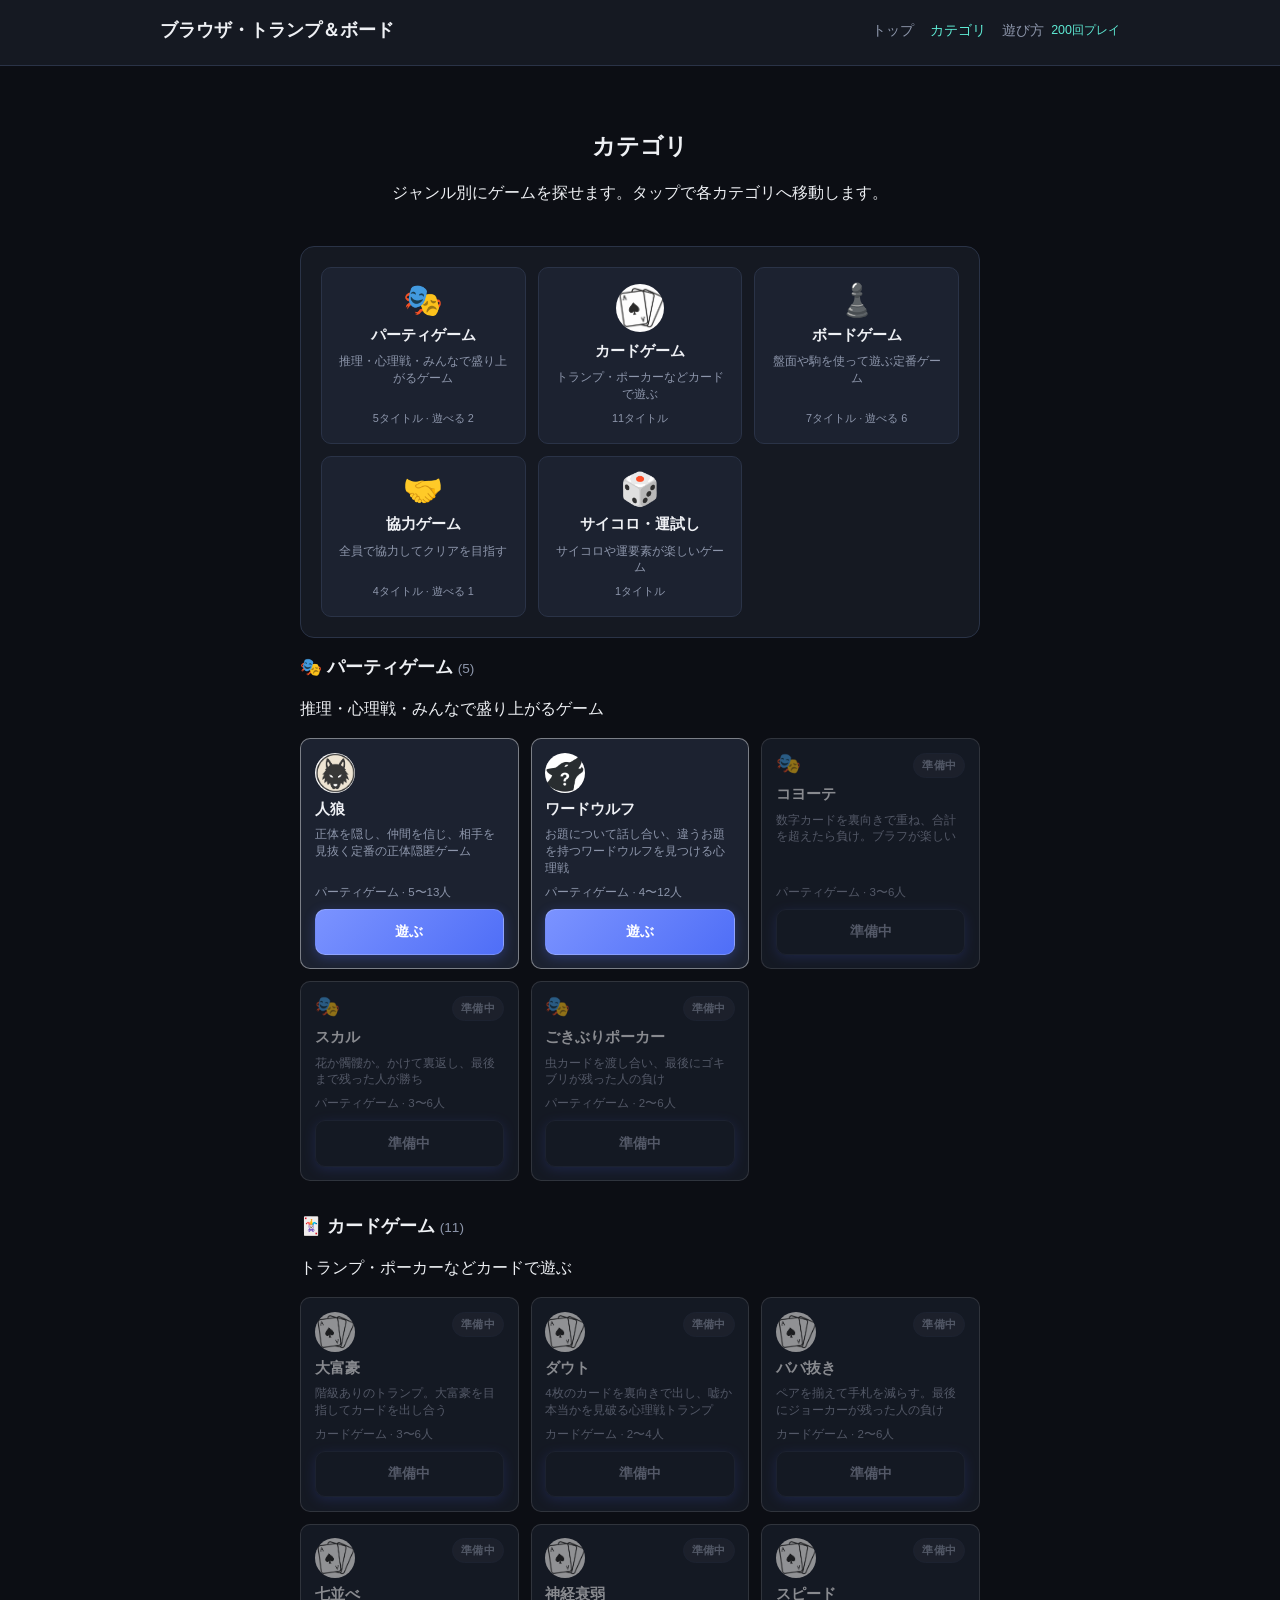
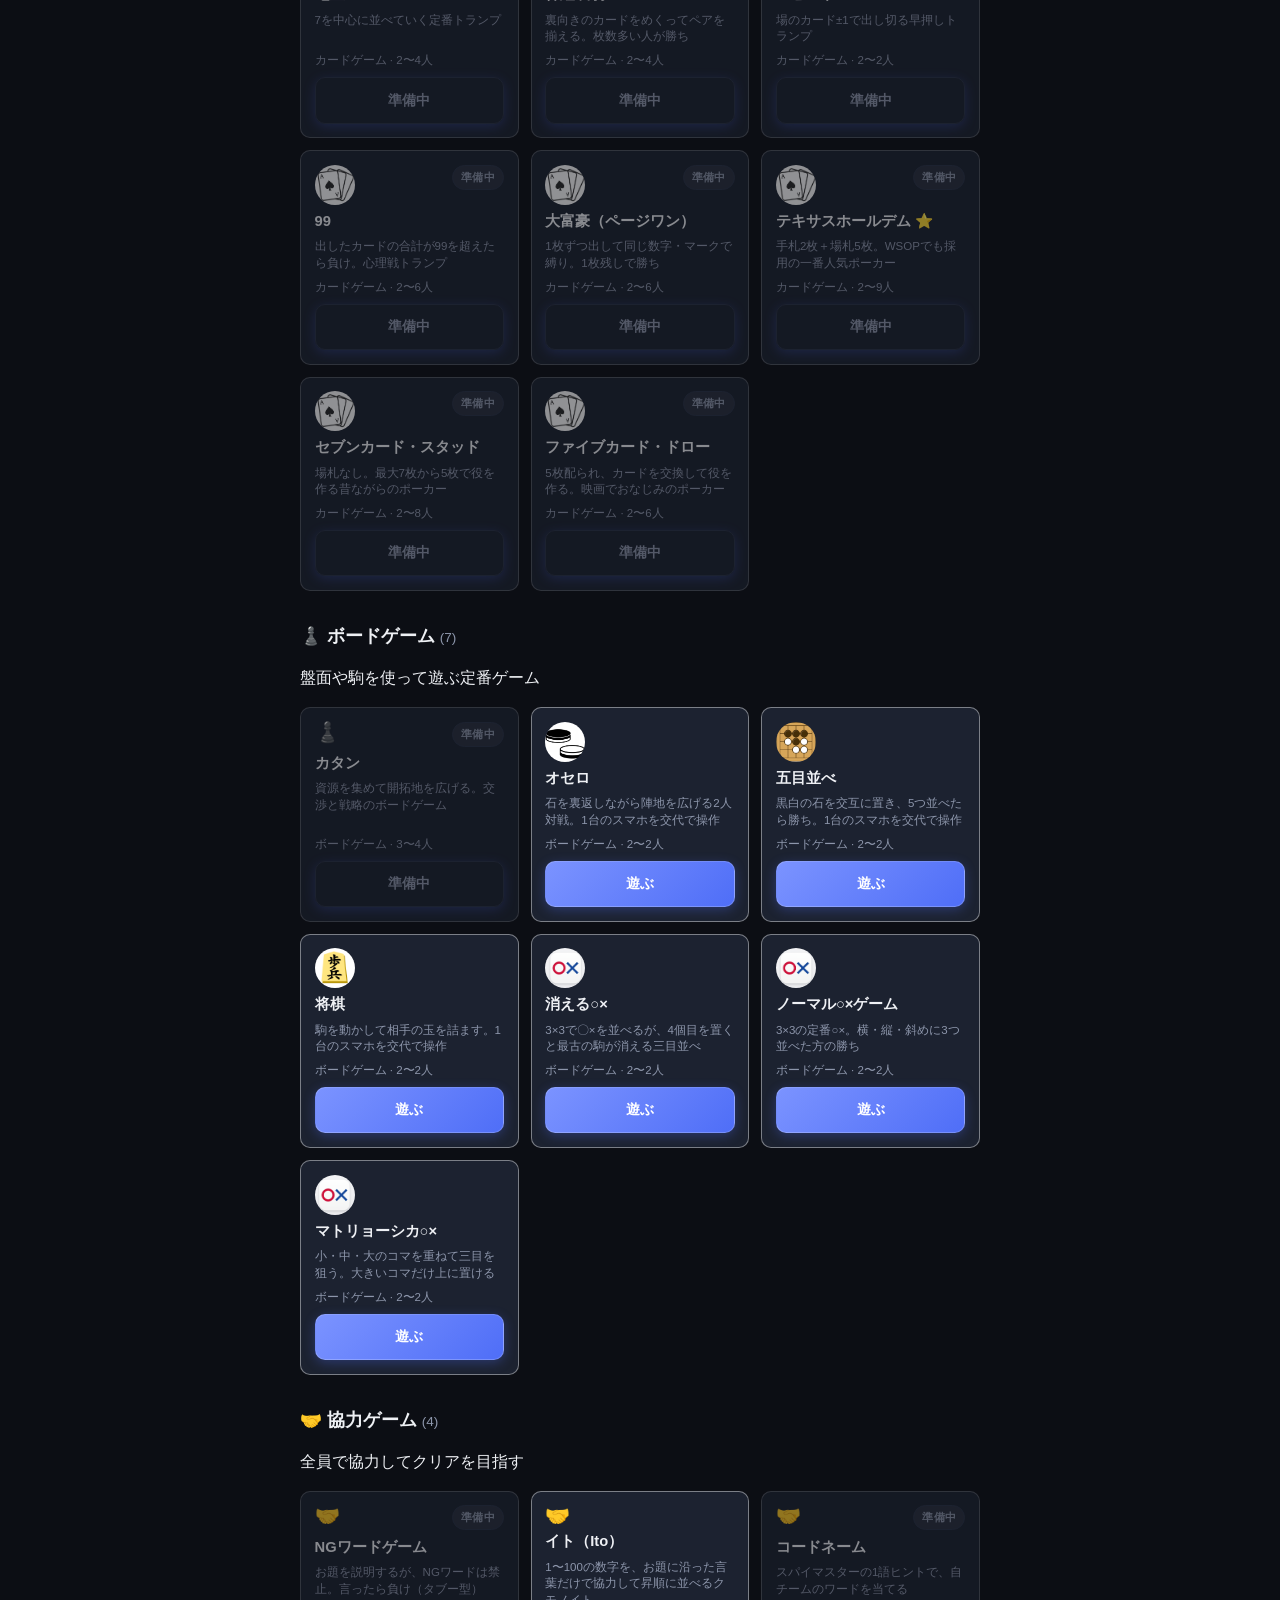
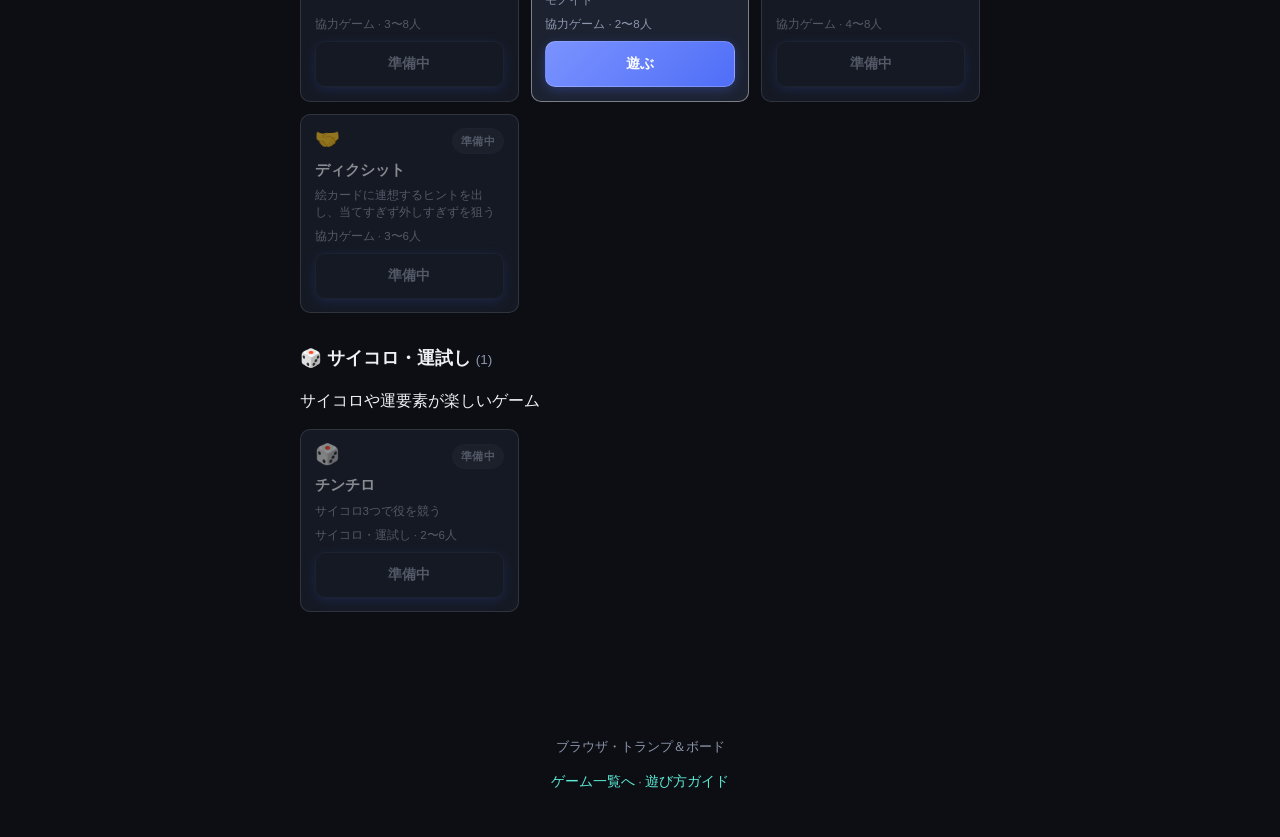
==== categories.html @ 44fea8c0 "Pre-online milestone: browser trump and board games platform. Snapshot before custom domain and full" ====
<!DOCTYPE html>
<html lang="ja">
<head>
  <meta charset="UTF-8">
  <meta name="viewport" content="width=device-width, initial-scale=1.0">
  <meta name="description" content="ボードゲーム・カードゲーム・協力ゲームなど、ジャンル別にブラウザで遊べるゲームを探せます。">
  <link rel="canonical" href="http://54.65.228.227/games/categories.html">
  <title>カテゴリ | ブラウザ・トランプ＆ボード</title>
  <link rel="stylesheet" href="css/style.css">
</head>
<body>

  <header class="header site-header">
    <div class="header-inner">
      <a href="index.html" class="logo">ブラウザ・トランプ＆ボード</a>
      <nav class="site-nav">
        <a href="index.html">トップ</a>
        <a href="categories.html" class="is-current">カテゴリ</a>
        <span class="site-nav-stat">
          <a href="guide.html">遊び方</a>
          <span id="sitePlayCount" class="site-play-count" aria-label="累計プレイ回数">…</span>
        </span>
      </nav>
    </div>
  </header>

  <main class="container" id="categoriesApp">
    <div class="loading-overlay">読み込み中…</div>
  </main>

  <footer class="site-footer">
    <p>ブラウザ・トランプ＆ボード</p>
    <p><a href="index.html" class="text-link">ゲーム一覧へ</a> · <a href="guide.html" class="text-link">遊び方ガイド</a></p>
  </footer>

  <script src="js/utils.js"></script>
  <script src="js/stats-boot.js"></script>
  <script src="js/stats.js"></script>
  <script src="js/game-registry.js"></script>
  <script src="js/games-catalog.js"></script>
  <script>
    (function () {
      document.getElementById("categoriesApp").innerHTML = GamesCatalog.renderCategoriesPage();
      if (window.location.hash) {
        var target = document.querySelector(window.location.hash);
        if (target) {
          setTimeout(function () {
            target.scrollIntoView({ behavior: "smooth", block: "start" });
          }, 80);
        }
      }
    })();
  </script>
</body>
</html>
---- css/style.css ----
/* --- ブラウザ・トランプ＆ボード — ベース --- */
:root {
  --bg: #0c0e14;
  --surface: #151922;
  --surface-2: #1c2230;
  --surface-hover: #232b3d;
  --border: #2a3347;
  --text: #eef0f4;
  --text-dim: #8d96ab;
  --accent: #6b8afd;
  --accent-2: #5eead4;
  --success: #4ade80;
  --danger: #f87171;
  --radius: 14px;
  --radius-sm: 10px;
  --shadow: 0 12px 40px rgba(0, 0, 0, 0.35);
}

*, *::before, *::after { box-sizing: border-box; }

body {
  margin: 0;
  font-family: "Segoe UI", "Hiragino Sans", "Yu Gothic UI", sans-serif;
  background: var(--bg);
  color: var(--text);
  line-height: 1.55;
  -webkit-font-smoothing: antialiased;
}

body.werewolf-theme {
  background-color: #0a0c12;
  background-image: url("../images/games/werewolf-background.png");
  background-position: center bottom;
  background-size: cover;
  background-repeat: no-repeat;
  background-attachment: fixed;
  min-height: 100vh;
}

body.werewolf-theme .site-header {
  background: rgba(21, 25, 34, 0.72);
  backdrop-filter: blur(4px);
}

body.werewolf-theme .room-panel,
body.werewolf-theme .join-panel {
  background: rgba(21, 25, 34, 0.78);
  backdrop-filter: blur(4px);
}

body.werewolf-theme .mode-card {
  background: rgba(21, 25, 34, 0.78);
  backdrop-filter: blur(4px);
  border: 2px solid rgba(255, 255, 255, 0.9);
  box-shadow: 0 4px 20px rgba(0, 0, 0, 0.35);
}

body.werewolf-theme .mode-card:hover {
  border-color: #fff;
  box-shadow: 0 6px 24px rgba(0, 0, 0, 0.45);
}

body.werewolf-theme .mode-card--featured {
  background: linear-gradient(180deg, rgba(108, 92, 231, 0.28) 0%, rgba(21, 25, 34, 0.82) 100%);
  border-color: #fff;
}

body.werewolf-theme .site-footer {
  background: transparent;
}

a { color: inherit; }

.container {
  width: min(100% - 2rem, 680px);
  margin: 0 auto;
  padding: 0.5rem 0 3rem;
}

.header {
  background: var(--surface);
  border-bottom: 1px solid var(--border);
  padding: 1rem 1rem 0.75rem;
  margin-bottom: 1.25rem;
}

.tagline {
  text-align: center;
  font-size: 0.8rem;
  color: var(--text-dim);
  margin: 0.35rem 0 0;
}

.card {
  background: var(--surface);
  border: 1px solid var(--border);
  border-radius: var(--radius);
  padding: 1.25rem;
  margin-bottom: 1rem;
}

.card h2 {
  font-size: 1.05rem;
  font-weight: 700;
  margin-bottom: 0.75rem;
  letter-spacing: 0.02em;
}

label {
  display: block;
  font-size: 0.82rem;
  color: var(--text-dim);
  margin-bottom: 0.35rem;
}

input[type="text"],
input[type="number"] {
  width: 100%;
  padding: 0.75rem 0.85rem;
  border-radius: var(--radius-sm);
  border: 1px solid var(--border);
  background: var(--surface-2);
  color: var(--text);
  font-size: 1rem;
}

input:focus {
  outline: none;
  border-color: var(--accent);
  box-shadow: 0 0 0 3px rgba(107, 138, 253, 0.2);
}

.btn {
  display: inline-flex;
  align-items: center;
  justify-content: center;
  gap: 0.35rem;
  min-height: 44px;
  padding: 0.75rem 1.15rem;
  border-radius: var(--radius-sm);
  border: none;
  font-size: 0.95rem;
  font-weight: 700;
  cursor: pointer;
  text-decoration: none;
  transition: transform 0.12s, box-shadow 0.12s, background 0.12s, border-color 0.12s;
  box-shadow: 0 2px 8px rgba(0, 0, 0, 0.22);
  -webkit-tap-highlight-color: transparent;
}

.btn:hover {
  transform: translateY(-2px);
  box-shadow: 0 4px 14px rgba(0, 0, 0, 0.28);
}

.btn:active {
  transform: translateY(0);
  box-shadow: 0 1px 4px rgba(0, 0, 0, 0.2);
}

.btn:disabled {
  opacity: 0.5;
  cursor: not-allowed;
  transform: none;
  box-shadow: none;
}

.btn-unavailable {
  opacity: 0.55;
  border: 1px dashed var(--border);
  background: var(--surface-2);
}

.btn-unavailable:hover {
  transform: none;
  opacity: 0.7;
}

.btn-primary {
  background: linear-gradient(135deg, #7b93ff, #4f6ef7);
  color: #fff;
  border: 1px solid rgba(255, 255, 255, 0.18);
}

.btn-primary:hover {
  background: linear-gradient(135deg, #8ca0ff, #5a79f8);
}

.btn-secondary {
  background: #2a3348;
  color: var(--text);
  border: 2px solid rgba(255, 255, 255, 0.22);
}

.btn-secondary:hover {
  background: #323d56;
  border-color: rgba(255, 255, 255, 0.32);
}

.btn-ghost {
  background: transparent;
  color: var(--text-dim);
  border: 1px solid var(--border);
  font-size: 0.85rem;
  padding: 0.5rem 0.85rem;
}

.btn-row {
  display: flex;
  flex-wrap: wrap;
  gap: 0.5rem;
}

.note {
  font-size: 0.85rem;
  color: var(--text-dim);
  line-height: 1.5;
}

.note.hidden,
.hidden { display: none !important; }

.badge {
  display: inline-block;
  font-size: 0.68rem;
  font-weight: 700;
  padding: 0.2rem 0.5rem;
  border-radius: 999px;
  letter-spacing: 0.03em;
}

.badge-live {
  background: rgba(74, 222, 128, 0.15);
  color: var(--success);
  border: 1px solid rgba(74, 222, 128, 0.35);
}

.badge-soon {
  background: rgba(141, 150, 171, 0.12);
  color: var(--text-dim);
  border: 1px solid var(--border);
}

.toast {
  position: fixed;
  bottom: 1.5rem;
  left: 50%;
  transform: translateX(-50%);
  background: var(--surface-2);
  border: 1px solid var(--border);
  padding: 0.65rem 1rem;
  border-radius: 999px;
  font-size: 0.85rem;
  z-index: 999;
  box-shadow: var(--shadow);
}

/* --- プレイ用タイル（説明なし・すっきり） --- */
.play-grid {
  display: grid;
  grid-template-columns: repeat(auto-fill, minmax(180px, 1fr));
  gap: 0.75rem;
}

.play-tile {
  background: var(--surface-2);
  border: 1.5px solid rgba(255, 255, 255, 0.42);
  border-radius: var(--radius-sm);
  padding: 0.85rem;
  display: flex;
  flex-direction: column;
  gap: 0.45rem;
  transition: border-color 0.15s, background 0.15s;
}

.play-tile:hover {
  border-color: rgba(255, 255, 255, 0.72);
  background: var(--surface-hover);
}

.play-tile.is-soon {
  opacity: 0.55;
  border-color: rgba(255, 255, 255, 0.22);
}

.play-tile-top {
  display: flex;
  justify-content: space-between;
  align-items: flex-start;
  gap: 0.35rem;
}

.play-tile-icon {
  font-size: 1.25rem;
  line-height: 1;
}

.play-tile-icon-img {
  width: 40px;
  height: 40px;
  display: block;
  border-radius: 50%;
  object-fit: cover;
  flex-shrink: 0;
}

.play-tile h3 {
  font-size: 0.92rem;
  font-weight: 700;
  line-height: 1.3;
  margin: 0;
}

.play-tile-desc {
  font-size: 0.72rem;
  color: var(--text-dim);
  line-height: 1.45;
  margin: 0;
  flex: 1;
}

.play-tile-meta {
  font-size: 0.72rem;
  color: var(--text-dim);
}

.play-tile .btn {
  width: 100%;
  margin-top: auto;
  padding: 0.7rem 0.5rem;
  font-size: 0.88rem;
  box-shadow: 0 3px 12px rgba(79, 110, 247, 0.3);
}

/* --- ガイドページ --- */
.guide-intro {
  text-align: center;
  padding: 1rem 0 1.5rem;
}

.guide-intro h1 {
  font-size: 1.45rem;
  margin-bottom: 0.5rem;
}

.guide-block {
  margin-bottom: 2rem;
}

.guide-block-title {
  font-size: 1rem;
  margin-bottom: 0.75rem;
  padding-bottom: 0.5rem;
  border-bottom: 1px solid var(--border);
}

.guide-item {
  padding: 1rem 0;
  border-bottom: 1px solid var(--border);
  scroll-margin-top: 5rem;
}

.guide-item:last-child {
  border-bottom: none;
}

.guide-item-head {
  display: flex;
  flex-wrap: wrap;
  align-items: center;
  gap: 0.5rem;
  margin-bottom: 0.5rem;
}

.guide-item-head h3 {
  font-size: 1.05rem;
  margin-right: auto;
}

.guide-item p {
  font-size: 0.9rem;
  color: var(--text-dim);
  line-height: 1.65;
  margin-bottom: 0.65rem;
}

.guide-item-foot {
  display: flex;
  flex-wrap: wrap;
  gap: 0.5rem;
  align-items: center;
  margin-top: 0.75rem;
}

.jinrou-game-guide {
  margin-top: 1rem;
}

.jinrou-guide-section {
  margin-bottom: 1.5rem;
  padding-bottom: 1.25rem;
  border-bottom: 1px solid var(--border);
}

.jinrou-guide-section:last-child {
  border-bottom: none;
  padding-bottom: 0;
  margin-bottom: 0;
}

.jinrou-guide-heading {
  font-size: 1rem;
  margin: 0 0 0.85rem;
  color: var(--text);
}

.jinrou-guide-win-grid {
  display: grid;
  grid-template-columns: repeat(auto-fit, minmax(220px, 1fr));
  gap: 0.75rem;
}

.jinrou-guide-win-card {
  background: var(--surface-2);
  border: 1px solid var(--border);
  border-radius: var(--radius-sm);
  padding: 0.9rem;
}

.jinrou-guide-win-title,
.jinrou-guide-phase-title {
  font-size: 0.95rem;
  margin: 0 0 0.55rem;
  color: var(--text);
}

.jinrou-guide-phase {
  margin-bottom: 1rem;
  padding: 0.85rem;
  background: var(--surface-2);
  border: 1px solid var(--border);
  border-radius: var(--radius-sm);
}

.jinrou-guide-phase:last-child {
  margin-bottom: 0;
}

.jinrou-guide-text {
  font-size: 0.88rem;
  color: var(--text-dim);
  line-height: 1.65;
  margin: 0 0 0.55rem;
}

.jinrou-guide-text:last-child {
  margin-bottom: 0;
}

.jinrou-guide-list {
  margin: 0.35rem 0 0.65rem 1.1rem;
  padding: 0;
  font-size: 0.88rem;
  color: var(--text-dim);
  line-height: 1.6;
}

.jinrou-guide-list--compact {
  margin-bottom: 0.45rem;
}

.jinrou-guide-list li + li {
  margin-top: 0.2rem;
}

.jinrou-game-guide .jinrou-role-catalog-section {
  margin-top: 0;
  margin-bottom: 1rem;
}

.guide-toggle-wrap {
  margin-top: 0.75rem;
}

.guide-toggle-btn {
  width: 100%;
  font-size: 1rem;
  letter-spacing: 0.04em;
  box-shadow: 0 4px 16px rgba(79, 110, 247, 0.35);
}

.guide-toggle-btn:hover {
  box-shadow: 0 6px 20px rgba(79, 110, 247, 0.45);
}

.guide-toggle-btn[aria-expanded="true"] {
  background: linear-gradient(135deg, #5f79e8, #3f58d4);
}

.guide-toggle-panel {
  margin-top: 0.85rem;
}

.guide-toggle-panel.hidden {
  display: none;
}

.jinrou-guide-role-list {
  list-style: none;
  margin: 0 0 0.75rem;
  padding: 0;
}

.jinrou-guide-role-list li {
  font-size: 0.92rem;
  color: var(--text);
  padding: 0.35rem 0;
  border-bottom: 1px solid var(--border);
}

.jinrou-guide-role-list li:last-child {
  border-bottom: none;
}

.jinrou-game-guide .jinrou-guide-label {
  font-size: 0.78rem;
  color: var(--text-dim);
  margin: 0.65rem 0 0.35rem;
  letter-spacing: 0.04em;
}

.jinrou-game-guide .jinrou-role-catalog-section {
  margin-top: 1rem;
}
}

.section-lead {
  font-size: 0.88rem;
  color: var(--text-dim);
  margin-bottom: 1rem;
}

.seo-intro p {
  font-size: 0.9rem;
  color: var(--text-dim);
  line-height: 1.8;
  margin: 0;
}

.room-panel {
  background: linear-gradient(180deg, var(--surface) 0%, rgba(21, 25, 34, 0.6) 100%);
  border: 1px solid var(--border);
  border-radius: var(--radius);
  padding: 1.35rem;
  margin-bottom: 1rem;
  box-shadow: var(--shadow);
}

.room-panel h2 {
  font-size: 1.15rem;
  margin-bottom: 1rem;
}

.join-panel {
  background: var(--surface);
  border: 1px solid var(--border);
  border-radius: var(--radius);
  padding: 1.25rem;
  margin-bottom: 1rem;
}

.add-player-row {
  display: flex;
  gap: 0.5rem;
  align-items: stretch;
  margin-top: 0.65rem;
}

.add-player-row input {
  flex: 1;
  min-width: 0;
}

.add-player-row .btn {
  flex-shrink: 0;
  white-space: nowrap;
}

.player-count-row {
  display: flex;
  align-items: center;
  gap: 0.6rem;
  margin: 0.85rem 0 1rem;
}

.player-count-label,
.player-count-hint {
  font-size: 0.85rem;
  color: var(--text-dim);
}

.player-count-value {
  font-size: 1.5rem;
  font-weight: 700;
  min-width: 2.5rem;
  text-align: center;
  color: var(--accent-2);
}

.player-count-btn {
  width: 2.5rem;
  height: 2.5rem;
  padding: 0;
  font-size: 1.2rem;
  line-height: 1;
}

.player-name-slots {
  display: flex;
  flex-direction: column;
  gap: 0.5rem;
}

.player-name-slot {
  display: flex;
  align-items: center;
  gap: 0.5rem;
}

.player-name-slot label {
  flex: 0 0 4.5rem;
  margin: 0;
  font-size: 0.82rem;
  color: var(--text-dim);
}

.player-name-slot input {
  flex: 1;
  min-width: 0;
}

.player-host-badge {
  flex-shrink: 0;
}

.player-list {
  list-style: none;
  margin: 0;
  padding: 0;
  display: flex;
  flex-direction: column;
  gap: 0.35rem;
}

.player-list li {
  padding: 0.45rem 0.65rem;
  background: var(--surface-2);
  border-radius: var(--radius-sm);
  font-size: 0.9rem;
}

.quick-links {
  display: flex;
  flex-wrap: wrap;
  gap: 0.5rem;
  justify-content: center;
  margin-top: 1rem;
}

.mode-toggle {
  display: grid;
  grid-template-columns: 1fr 1fr;
  gap: 0.5rem;
  margin-bottom: 1rem;
}

.mode-toggle--triple {
  grid-template-columns: 1fr;
}

@media (min-width: 640px) {
  .mode-toggle--triple {
    grid-template-columns: repeat(3, 1fr);
  }
}

.mode-btn {
  padding: 0.85rem;
  border-radius: 8px;
  border: 2px solid var(--border);
  background: var(--surface-2);
  color: var(--text);
  cursor: pointer;
  text-align: left;
}

.mode-btn strong {
  display: block;
  font-size: 0.95rem;
  margin-bottom: 0.2rem;
}

.mode-btn span {
  font-size: 0.75rem;
  color: var(--text-dim);
}

.mode-btn.is-active {
  border-color: var(--accent);
  background: rgba(108, 92, 231, 0.15);
}

.play-flow {
  margin-bottom: 1.5rem;
}

.play-step {
  animation: playStepIn 0.25s ease;
}

@keyframes playStepIn {
  from {
    opacity: 0;
    transform: translateY(8px);
  }
  to {
    opacity: 1;
    transform: translateY(0);
  }
}

.play-step-header {
  margin-bottom: 1.25rem;
}

.play-step-header h2 {
  font-size: 1.5rem;
  margin: 0 0 0.35rem;
}

.play-step-lead {
  margin: 0;
  color: var(--text-dim);
  font-size: 0.92rem;
  line-height: 1.6;
}

.play-back-btn {
  display: inline-flex;
  align-items: center;
  gap: 0.25rem;
  margin-bottom: 1rem;
  padding: 0.35rem 0;
  border: none;
  background: none;
  color: var(--accent-2);
  font-size: 0.88rem;
  cursor: pointer;
}

.play-back-btn:hover {
  text-decoration: underline;
}

.play-step-panel {
  margin-bottom: 1rem;
}

.mode-picker {
  display: flex;
  flex-direction: column;
  gap: 0.75rem;
}

.mode-card {
  position: relative;
  width: 100%;
  padding: 1.1rem 1.15rem;
  border-radius: var(--radius);
  border: 2px solid var(--border);
  background: linear-gradient(180deg, var(--surface) 0%, var(--surface-2) 100%);
  color: var(--text);
  cursor: pointer;
  text-align: left;
  transition: border-color 0.15s ease, transform 0.15s ease, box-shadow 0.15s ease;
}

.mode-card--soon {
  opacity: 0.7;
  cursor: not-allowed;
  border-style: dashed;
}

.mode-card--soon:hover {
  border-color: var(--border);
  transform: none;
  box-shadow: none;
}

.mode-soon-badge {
  position: absolute;
  top: 0.85rem;
  right: 0.85rem;
}

.mode-card:hover {
  border-color: var(--accent);
  transform: translateY(-1px);
  box-shadow: var(--shadow);
}

.mode-card strong {
  display: block;
  font-size: 1.05rem;
  margin-bottom: 0.35rem;
}

.mode-card span {
  display: block;
  font-size: 0.85rem;
  color: var(--text-dim);
  line-height: 1.55;
}

.mode-card--featured {
  border-color: rgba(108, 92, 231, 0.55);
  background: linear-gradient(180deg, rgba(108, 92, 231, 0.18) 0%, var(--surface-2) 100%);
}

.btn-play {
  min-width: 8rem;
  font-size: 1.1rem;
  letter-spacing: 0.08em;
}

.status-dot {
  display: inline-block;
  width: 8px;
  height: 8px;
  border-radius: 50%;
  margin-right: 0.35rem;
}

.status-dot.online {
  background: var(--success);
}

.status-dot.local {
  background: var(--accent-2);
}

.loading-overlay {
  text-align: center;
  padding: 3rem 1rem;
  color: var(--text-dim);
}

/* --- サイト共通 --- */
.site-header .header-inner {
  display: flex;
  align-items: center;
  justify-content: space-between;
  flex-wrap: wrap;
  gap: 0.5rem 1rem;
  width: min(100% - 2rem, 960px);
  margin: 0 auto;
  padding: 0 0 0.5rem;
}

.site-header .logo {
  font-size: 1.15rem;
  font-weight: 700;
  color: var(--text);
  text-decoration: none;
}

.site-nav {
  display: flex;
  flex-wrap: wrap;
  align-items: center;
  justify-content: flex-end;
  gap: 0.65rem 1rem;
  max-width: 100%;
}

.site-nav-stat {
  display: inline-flex;
  align-items: center;
  gap: 0.45rem;
  flex-wrap: wrap;
}

.site-nav a {
  color: var(--text-dim);
  text-decoration: none;
  font-size: 0.9rem;
}

.site-nav a.is-current {
  color: var(--accent-2);
}

.site-play-count {
  font-size: 0.78rem;
  color: var(--accent-2);
  white-space: nowrap;
  align-self: center;
}

.site-play-count.hidden,
.site-play-count[hidden] {
  display: none;
}

.site-footer {
  text-align: center;
  padding: 2rem 1rem;
  color: var(--text-dim);
  font-size: 0.8rem;
}

.text-link {
  color: var(--accent-2);
  text-decoration: none;
  font-size: 0.9rem;
}

/* --- ヒーロー --- */
.hero {
  text-align: center;
  padding: 1rem 0 2rem;
}

.hero h1 {
  font-size: 1.6rem;
  line-height: 1.4;
  margin-bottom: 0.75rem;
}

.hero p {
  color: var(--text-dim);
  font-size: 0.95rem;
}

.hero-stats {
  display: flex;
  justify-content: center;
  gap: 1.5rem;
  margin-top: 1.25rem;
  font-size: 0.85rem;
  color: var(--text-dim);
}

.hero-stats strong {
  display: block;
  font-size: 1.4rem;
  color: var(--accent-2);
}

.hero-compact {
  text-align: center;
  padding: 1rem 0 1.5rem;
}

.hero-compact h1 {
  font-size: 1.5rem;
  margin-bottom: 0.5rem;
}

.hero-compact p {
  color: var(--text-dim);
  font-size: 0.9rem;
}

/* --- カテゴリ --- */
.category-chips {
  display: flex;
  flex-wrap: wrap;
  gap: 0.5rem;
}

.category-chip {
  display: inline-flex;
  align-items: center;
  gap: 0.25rem;
  padding: 0.5rem 0.85rem;
  background: var(--surface-2);
  border: 1px solid var(--border);
  border-radius: 999px;
  color: var(--text);
  text-decoration: none;
  font-size: 0.85rem;
}

.category-chip small {
  color: var(--text-dim);
}

.setup-title {
  font-size: 1rem;
  margin: 1rem 0 0.5rem;
}

#localSetup {
  margin-top: 0.75rem;
  padding-top: 0.75rem;
  border-top: 1px solid var(--border);
}

.lobby-code-card {
  text-align: center;
  padding: 1.75rem 1.25rem 1.5rem;
  margin-bottom: 1rem;
}

.lobby-code-label {
  margin: 0 0 0.5rem;
  font-size: 0.85rem;
  color: var(--text-dim);
  letter-spacing: 0.08em;
}

.lobby-code-value {
  margin: 0;
  font-size: clamp(2.8rem, 12vw, 4rem);
  font-weight: 800;
  letter-spacing: 0.28em;
  line-height: 1.1;
  color: var(--text);
  text-indent: 0.28em;
}

.lobby-code-hint {
  margin: 0.85rem 0 0;
  font-size: 0.85rem;
  color: var(--text-dim);
  line-height: 1.55;
}

.lobby-brave-note {
  display: block;
  margin-top: 0.45rem;
  font-size: 0.78rem;
  color: #f0c674;
}

.lobby-qr-wrap {
  display: flex;
  justify-content: center;
  margin: 1.1rem 0 0.25rem;
}

.lobby-join-url {
  display: block;
  max-width: 100%;
  margin: 0 0 0.35rem;
  padding: 0 0.5rem;
  font-size: 0.78rem;
  line-height: 1.45;
  color: var(--accent);
  text-align: center;
  word-break: break-all;
  text-decoration: underline;
  text-underline-offset: 2px;
}

.lobby-qr-canvas {
  display: block;
  border-radius: 12px;
  padding: 10px;
  background: #fff;
  box-shadow: 0 8px 24px rgba(0, 0, 0, 0.28);
}

.lobby-game-label {
  text-align: center;
  margin: 0 0 0.75rem;
}

.lobby-setup-panel {
  margin-bottom: 1rem;
}

.lobby-cat-label {
  font-size: 0.8rem;
  color: var(--text-dim);
  margin: 0.75rem 0 0.35rem;
}

.lobby-start-card {
  text-align: center;
}

.lobby-start-btn {
  width: 100%;
  margin-top: 0.75rem;
  padding: 0.95rem 1rem;
  font-size: 1.05rem;
}

.lobby-game-list {
  display: flex;
  flex-direction: column;
  gap: 0.5rem;
}

/* --- カタログ --- */
.filter-bar {
  display: flex;
  flex-wrap: wrap;
  gap: 0.4rem;
}

.filter-btn {
  padding: 0.45rem 0.75rem;
  border-radius: 999px;
  border: 1px solid var(--border);
  background: var(--surface-2);
  color: var(--text-dim);
  font-size: 0.8rem;
  cursor: pointer;
}

.filter-btn.is-active {
  border-color: var(--accent);
  color: var(--text);
  background: rgba(108, 92, 231, 0.15);
}

.catalog-section {
  margin-bottom: 2rem;
}

.catalog-section-title {
  font-size: 1.1rem;
  margin-bottom: 0.75rem;
}

.catalog-count {
  font-size: 0.85rem;
  color: var(--text-dim);
  font-weight: 400;
}

.catalog-grid {
  display: grid;
  grid-template-columns: repeat(auto-fill, minmax(260px, 1fr));
  gap: 0.75rem;
}

.catalog-card {
  background: var(--surface);
  border: 1px solid var(--border);
  border-radius: var(--radius);
  padding: 1rem;
  display: flex;
  flex-direction: column;
  gap: 0.4rem;
}

.catalog-card.is-soon {
  opacity: 0.75;
}

.catalog-card-head {
  display: flex;
  justify-content: space-between;
  align-items: center;
}

.catalog-cat {
  font-size: 0.75rem;
  color: var(--text-dim);
}

.catalog-card h3 {
  font-size: 1rem;
}

.catalog-card p {
  font-size: 0.82rem;
  color: var(--text-dim);
  flex: 1;
}

.catalog-card-foot {
  display: flex;
  flex-wrap: wrap;
  gap: 0.35rem 0.65rem;
  align-items: center;
  margin-top: 0.35rem;
  font-size: 0.78rem;
}

.catalog-action {
  color: var(--accent-2);
  text-decoration: none;
}

.catalog-action:hover {
  text-decoration: underline;
}

.catalog-players {
  color: var(--text-dim);
  margin-right: auto;
}

/* --- カテゴリページ --- */
.category-hub {
  display: grid;
  grid-template-columns: repeat(auto-fill, minmax(160px, 1fr));
  gap: 0.75rem;
}

.category-hub-card {
  display: flex;
  flex-direction: column;
  align-items: center;
  text-align: center;
  gap: 0.45rem;
  padding: 1rem 0.75rem;
  border-radius: var(--radius-sm);
  border: 1px solid var(--border);
  background: var(--surface-2);
  color: inherit;
  text-decoration: none;
  transition: border-color 0.15s, background 0.15s, transform 0.15s;
}

.category-hub-card:hover {
  border-color: rgba(107, 138, 253, 0.45);
  background: var(--surface-hover);
  transform: translateY(-1px);
}

.category-hub-icon {
  font-size: 2rem;
  line-height: 1;
}

.category-hub-icon-img {
  width: 48px;
  height: 48px;
  border-radius: 50%;
  object-fit: cover;
}

.category-hub-card h3 {
  font-size: 0.95rem;
  margin: 0;
}

.category-hub-card p {
  font-size: 0.72rem;
  color: var(--text-dim);
  line-height: 1.45;
  margin: 0;
  flex: 1;
}

.category-hub-count {
  font-size: 0.68rem;
  color: var(--text-dim);
}

.catalog-action.dim {
  color: var(--text-dim);
}

.featured-section h2 {
  margin-bottom: 0.25rem;
}

.featured-grid {
  display: grid;
  grid-template-columns: repeat(auto-fill, minmax(260px, 1fr));
  gap: 0.75rem;
}

.featured-card {
  background: var(--surface-2);
  border: 1px solid var(--accent);
  border-radius: var(--radius);
  padding: 1rem;
  display: flex;
  flex-direction: column;
  gap: 0.35rem;
}

.featured-card h3 {
  font-size: 1.1rem;
  color: var(--accent-2);
}

.featured-card p {
  font-size: 0.85rem;
  color: var(--text-dim);
  flex: 1;
}

.priority-section h2 {
  margin-bottom: 0.25rem;
}

.priority-list {
  list-style: none;
  display: flex;
  flex-direction: column;
  gap: 0.6rem;
}

.priority-item {
  display: flex;
  gap: 0.75rem;
  padding: 0.85rem;
  background: var(--surface-2);
  border: 1px solid var(--border);
  border-radius: 8px;
}

.priority-item.is-live {
  border-color: var(--success);
}

.priority-num {
  width: 28px;
  height: 28px;
  border-radius: 50%;
  background: var(--accent);
  display: flex;
  align-items: center;
  justify-content: center;
  font-size: 0.85rem;
  font-weight: 700;
  flex-shrink: 0;
}

.priority-item.is-live .priority-num {
  background: var(--success);
  color: #0f1419;
}

.priority-body {
  flex: 1;
  min-width: 0;
}

.priority-head {
  display: flex;
  align-items: center;
  gap: 0.5rem;
  flex-wrap: wrap;
  margin-bottom: 0.25rem;
}

/* --- トランプカード（大富豪） --- */
.hand-row {
  display: flex;
  flex-wrap: wrap;
  gap: 0.4rem;
  justify-content: center;
}

.table-area .table-cards {
  display: flex;
  flex-wrap: wrap;
  gap: 0.4rem;
  justify-content: center;
  min-height: 90px;
  align-items: center;
}

.table-empty {
  color: var(--text-dim);
  text-align: center;
  width: 100%;
}

.playing-card {
  width: 52px;
  height: 72px;
  border-radius: 6px;
  border: 2px solid var(--border);
  background: #fff;
  color: #222;
  display: flex;
  flex-direction: column;
  align-items: center;
  justify-content: center;
  cursor: pointer;
  font-weight: 700;
  padding: 0;
  transition: transform 0.1s, box-shadow 0.1s;
}

.playing-card:hover:not(:disabled) {
  transform: translateY(-4px);
}

.playing-card.is-selected {
  border-color: var(--accent-2);
  box-shadow: 0 0 0 2px rgba(0, 206, 201, 0.4);
  transform: translateY(-6px);
}

.playing-card.is-disabled,
.playing-card:disabled {
  cursor: default;
  opacity: 0.95;
}

.card-suit-spade .card-suit,
.card-suit-spade .card-rank { color: #1a1a2e; }

.card-suit-heart .card-suit,
.card-suit-heart .card-rank { color: #e74c3c; }

.card-suit-diamond .card-suit,
.card-suit-diamond .card-rank { color: #e74c3c; }

.card-suit-club .card-suit,
.card-suit-club .card-rank { color: #1a1a2e; }

.card-rank { font-size: 1rem; line-height: 1; }
.card-suit { font-size: 1.1rem; line-height: 1; }

.playing-card.card-back {
  background: linear-gradient(135deg, #4834d4, #2c3e50);
  color: #fff;
  font-size: 1.4rem;
  cursor: default;
}

.playing-card.card-joker {
  background: linear-gradient(135deg, #8e44ad, #2c3e50);
  color: #fff;
  font-size: 1.2rem;
}

.sv-lanes {
  display: grid;
  gap: 0.75rem;
}

.sv-lane {
  display: flex;
  align-items: flex-start;
  gap: 0.5rem;
}

.sv-lane-suit {
  font-size: 1.4rem;
  width: 2rem;
  text-align: center;
  flex-shrink: 0;
}

.sv-lane-cards {
  display: flex;
  flex-wrap: wrap;
  gap: 0.35rem;
  align-items: center;
}

.sv-chip {
  display: inline-block;
  padding: 0.3rem 0.55rem;
  border-radius: 6px;
  background: #fff;
  border: 2px solid var(--border);
  font-weight: 700;
  font-size: 0.9rem;
}

.rank-big {
  font-size: 1.5rem;
  color: var(--accent-2);
}

.coyote-card {
  font-size: 0.95rem;
}

.coyote-number {
  background: linear-gradient(145deg, #fff, #f0f4f8);
}

.coyote-number.is-negative {
  color: #e74c3c;
}

.coyote-double {
  background: linear-gradient(135deg, #fdcb6e, #e17055);
  color: #fff;
  font-weight: 800;
}

.coyote-value {
  font-size: 1.1rem;
  font-weight: 800;
}

.coyote-player-row {
  margin-bottom: 1rem;
  padding-bottom: 0.75rem;
  border-bottom: 1px solid var(--border);
}

.coyote-player-row.is-out {
  opacity: 0.5;
}

.coyote-player-name {
  margin-bottom: 0.4rem;
  font-weight: 600;
}

.coyote-input {
  flex: 1;
  min-width: 0;
  padding: 0.65rem 0.75rem;
  border-radius: 8px;
  border: 1px solid var(--border);
  background: var(--surface);
  color: var(--text);
  font-size: 1rem;
}

.cn-grid {
  display: grid;
  grid-template-columns: repeat(5, 1fr);
  gap: 0.45rem;
}

@media (max-width: 480px) {
  .cn-grid {
    grid-template-columns: repeat(3, 1fr);
  }
}

.cn-cell {
  min-height: 64px;
  padding: 0.5rem 0.35rem;
  border-radius: 8px;
  border: 2px solid var(--border);
  background: var(--surface);
  display: flex;
  flex-direction: column;
  align-items: center;
  justify-content: center;
  text-align: center;
  font-weight: 700;
  font-size: 0.8rem;
  cursor: default;
}

button.cn-cell {
  cursor: pointer;
  transition: transform 0.1s;
}

button.cn-cell:hover {
  transform: translateY(-2px);
}

.cn-unrevealed {
  background: #c4a574;
  color: #3d2f1f;
  border-color: #a08050;
}

.cn-key-red { background: #c0392b; color: #fff; border-color: #962d22; }
.cn-key-blue { background: #2980b9; color: #fff; border-color: #1f6391; }
.cn-key-neutral { background: #c4a574; color: #3d2f1f; border-color: #a08050; }
.cn-key-assassin { background: #1a1a2e; color: #fff; border-color: #000; }

.cn-revealed-red { background: #e74c3c; color: #fff; border-color: #c0392b; opacity: 0.85; }
.cn-revealed-blue { background: #3498db; color: #fff; border-color: #2980b9; opacity: 0.85; }
.cn-revealed-neutral { background: #d5c4a1; color: #5d4e37; border-color: #b8a07a; opacity: 0.85; }
.cn-revealed-assassin { background: #2c3e50; color: #fff; border-color: #1a252f; }

.cn-word { line-height: 1.2; }
.cn-type-tag { font-size: 0.65rem; opacity: 0.85; margin-top: 0.2rem; }

.cn-turn-red { color: #e74c3c; }
.cn-turn-blue { color: #3498db; }

.cn-team-cols {
  display: grid;
  grid-template-columns: 1fr 1fr;
  gap: 1rem;
}

.cn-team-block {
  padding: 0.75rem;
  border-radius: 8px;
  border: 1px solid var(--border);
}

.cn-team-red { border-color: rgba(231, 76, 60, 0.4); }
.cn-team-blue { border-color: rgba(52, 152, 219, 0.4); }

.cn-count-input {
  width: 4rem;
  padding: 0.65rem 0.5rem;
  border-radius: 8px;
  border: 1px solid var(--border);
  background: var(--surface);
  color: var(--text);
  font-size: 1rem;
  text-align: center;
}

.poker-chip-grid {
  display: grid;
  grid-template-columns: repeat(auto-fill, minmax(120px, 1fr));
  gap: 0.5rem;
}

.poker-chip-item {
  padding: 0.5rem 0.65rem;
  border-radius: 8px;
  border: 1px solid var(--border);
  background: var(--surface);
}

.poker-chip-item.is-folded {
  opacity: 0.45;
}

.poker-chip-stack {
  display: block;
  font-size: 1.2rem;
  font-weight: 800;
  color: #f1c40f;
}

.poker-pot {
  margin-top: 0.75rem;
  font-size: 1.1rem;
}

.poker-actions .btn {
  margin: 0.25rem 0.35rem 0.25rem 0;
}

.poker-card-sm {
  width: 42px;
  height: 58px;
  font-size: 0.75rem;
}

.poker-hint {
  margin-top: 0.5rem;
  color: var(--accent-2) !important;
}

.poker-stud-row {
  margin-bottom: 0.75rem;
  padding-bottom: 0.5rem;
  border-bottom: 1px solid var(--border);
}

.poker-stud-row.is-folded {
  opacity: 0.45;
}

.btn-warning {
  background: #f39c12;
  color: #1a1a2e;
  border: none;
}

.ng-tags {
  display: flex;
  flex-wrap: wrap;
  gap: 0.4rem;
  justify-content: center;
  margin-top: 0.5rem;
}

.ng-tag {
  background: rgba(255, 107, 107, 0.2);
  border: 1px solid var(--danger);
  color: var(--danger);
  padding: 0.35rem 0.65rem;
  border-radius: 999px;
  font-size: 0.85rem;
  font-weight: 600;
}

.role-wolf { color: #f87171; }
.role-seer { color: #5eead4; }
.role-medium { color: #a78bfa; }
.role-hunter { color: #4ade80; }
.role-shared { color: #60a5fa; }
.role-madman { color: #fb923c; }
.role-fox { color: #fbbf24; }
.role-villager { color: #eef0f4; }

.big {
  font-size: 1.6rem;
  font-weight: 700;
  text-align: center;
  margin: 0.75rem 0;
}

.phase-banner {
  text-align: center;
  margin-bottom: 1rem;
}

.phase-banner h2 {
  font-size: 1.2rem;
  margin-bottom: 0.35rem;
}

.player-pick-grid {
  display: flex;
  flex-wrap: wrap;
  gap: 0.5rem;
}

.player-pick {
  padding: 0.55rem 0.85rem;
  border-radius: var(--radius-sm);
  border: 1px solid var(--border);
  background: var(--surface-2);
  color: var(--text);
  cursor: pointer;
  font-size: 0.9rem;
}

.player-pick:hover {
  border-color: var(--accent);
}

.night-step-flow {
  text-align: center;
  margin: 0.75rem 0 1rem;
  font-size: 0.95rem;
}

.night-step {
  color: var(--text-muted);
}

.night-step-active {
  color: var(--accent);
  font-weight: 700;
}

.night-step-done {
  color: var(--success);
}

.night-step-arrow {
  color: var(--text-muted);
  margin: 0 0.15rem;
}

.night-step-title {
  margin-bottom: 0.75rem;
}

.night-turn-header {
  font-size: 1.15rem;
  margin: 0.5rem 0 1rem;
}

.night-player-slot {
  font-weight: 700;
}

.night-role-label {
  font-weight: 700;
}

.night-prompt {
  font-size: 1.1rem;
  font-weight: 600;
  margin-bottom: 0.5rem;
}

.seer-result {
  font-size: 1.15rem;
  margin: 1rem 0;
}

.big-result {
  font-size: 1.1rem;
  line-height: 1.6;
  margin: 0.5rem 0;
}

.discussion-panel {
  text-align: center;
}

.discussion-timer-label {
  color: var(--text-muted);
  margin-bottom: 0.25rem;
}

.discussion-timer {
  font-size: 2.5rem;
  font-weight: 700;
  font-variant-numeric: tabular-nums;
  color: var(--accent);
  margin: 0;
}

.morning-result {
  text-align: center;
}

.setup-hint-bar {
  text-align: center;
  font-size: 0.85rem;
  color: var(--text-muted);
  background: var(--surface-2);
  border: 1px solid var(--border);
  border-radius: var(--radius-sm);
  padding: 0.45rem 0.75rem;
  margin-bottom: 0.75rem;
}

.phase-meta {
  font-size: 0.9rem;
  color: var(--accent);
  margin: 0.25rem 0 0.5rem;
}

.phase-subtitle {
  font-size: 0.85rem;
  color: var(--text-muted);
  margin: 0;
}

.btn-block {
  display: block;
  width: 100%;
  margin-top: 0.75rem;
}

.secret-panel {
  text-align: center;
}

.setup-subtitle {
  font-size: 0.95rem;
  margin: 0.5rem 0 0.25rem;
  color: var(--text-dim);
}

.wordwolf-play-setup {
  margin-bottom: 1rem;
  padding-bottom: 1rem;
  border-bottom: 1px solid var(--border);
}

.ww-theme-options {
  max-height: 280px;
  overflow-y: auto;
}

.setup-options {
  display: flex;
  flex-direction: column;
  gap: 0.65rem;
  margin-top: 0.75rem;
}

.setup-option {
  display: flex;
  flex-direction: column;
  align-items: flex-start;
  gap: 0.25rem;
  width: 100%;
  padding: 0.9rem 1rem;
  border-radius: var(--radius-sm);
  border: 2px solid var(--border);
  background: var(--surface-2);
  color: var(--text);
  cursor: pointer;
  font-family: inherit;
  text-align: left;
  transition: border-color 0.15s, background 0.15s;
}

.setup-option:hover,
.setup-option:focus-visible {
  border-color: var(--accent);
  outline: none;
}

.setup-option.is-selected {
  border-color: var(--accent);
  background: rgba(107, 138, 253, 0.1);
}

.setup-option--readonly {
  cursor: default;
}

.setup-option-name {
  font-size: 1rem;
  font-weight: 700;
}

.setup-option-hint {
  font-size: 0.85rem;
  color: var(--text-dim);
  line-height: 1.45;
}

.custom-role-panel {
  margin-top: 1rem;
  padding-top: 1rem;
  border-top: 1px solid var(--border);
}

.custom-role-title {
  font-size: 0.9rem;
  font-weight: 700;
  margin: 0 0 0.75rem;
}

.custom-role-grid {
  display: flex;
  flex-direction: column;
  gap: 0.55rem;
}

.custom-role-row {
  display: flex;
  align-items: center;
  justify-content: space-between;
  gap: 0.75rem;
  padding: 0.65rem 0.75rem;
  border-radius: var(--radius-sm);
  border: 1px solid var(--border);
  background: var(--surface-2);
}

.custom-role-label {
  display: flex;
  align-items: center;
  gap: 0.5rem;
  font-weight: 600;
}

.custom-role-icon {
  font-size: 1.2rem;
  line-height: 1;
}

.custom-role-controls {
  display: flex;
  align-items: center;
  gap: 0.45rem;
}

.custom-role-btn {
  min-width: 2.2rem;
  padding: 0.35rem 0.55rem;
}

.custom-role-value {
  min-width: 1.5rem;
  text-align: center;
  font-weight: 700;
  font-variant-numeric: tabular-nums;
}

.custom-role-summary {
  margin: 0.85rem 0 0;
  font-size: 0.85rem;
  color: var(--text-dim);
}

.custom-role-error {
  color: var(--danger);
  margin-top: 0.5rem;
}

/* --- 人狼 役職カード --- */
.jinrou-role-catalog {
  display: grid;
  grid-template-columns: repeat(auto-fill, minmax(158px, 1fr));
  gap: 0.85rem;
}

.jinrou-role-catalog-section {
  margin: 1rem 0 0.5rem;
}

.jinrou-role-catalog-title {
  font-size: 0.95rem;
  margin: 0 0 0.75rem;
  color: var(--text-dim);
}

.jinrou-role-card {
  margin: 0;
  border-radius: 14px;
  overflow: hidden;
  box-shadow:
    0 0 0 1px rgba(255, 255, 255, 0.12),
    0 8px 24px rgba(0, 0, 0, 0.45);
}

.jinrou-role-card-img {
  display: block;
  width: 100%;
  height: auto;
  aspect-ratio: 291 / 470;
  object-fit: cover;
  background: #120d0a;
}

.jinrou-role-card--reveal .jinrou-role-card-img {
  aspect-ratio: auto;
  min-height: 100%;
}

.game-card-stage {
  display: flex;
  justify-content: center;
  padding: 0.5rem 0 1rem;
}

.role-reveal-panel {
  padding-top: 1.5rem;
}

.role-reveal-player {
  font-size: 1.05rem;
  margin: 0 0 1rem;
}

.role-reveal-wrap {
  margin: 0 auto;
  max-width: 220px;
}

.role-flip-scene {
  perspective: 1000px;
  margin-bottom: 1rem;
}

.role-flip-card {
  position: relative;
  width: 100%;
  aspect-ratio: 291 / 470;
  transform-style: preserve-3d;
  transition: transform 0.55s cubic-bezier(0.4, 0.2, 0.2, 1);
}

.role-flip-card.is-flipped {
  transform: rotateY(180deg);
}

.role-flip-face {
  position: absolute;
  inset: 0;
  backface-visibility: hidden;
  -webkit-backface-visibility: hidden;
}

.role-flip-back .jinrou-role-card,
.role-flip-front .jinrou-role-card {
  width: 100%;
  height: 100%;
}

.role-flip-back .jinrou-role-card-img,
.role-flip-front .jinrou-role-card-img {
  width: 100%;
  height: 100%;
  object-fit: cover;
}

.role-flip-front {
  transform: rotateY(180deg);
}

.role-extras-revealed {
  display: none;
  width: 100%;
  margin: 0.75rem 0 1rem;
  padding: 0.75rem;
  border-radius: var(--radius-sm);
  border: 1px solid var(--border);
  background: var(--surface-2);
  font-size: 0.85rem;
  text-align: left;
}

.role-extras-revealed .note {
  margin: 0.35rem 0;
}

.role-guide-inline {
  margin-top: 1rem;
}

.role-guide-inline .btn {
  margin-top: 0;
}

.night-action-card .role-guide-block {
  margin-top: 1rem;
  padding-top: 1rem;
}

.role-guide-block {
  margin-top: 0.85rem;
  padding-top: 0.85rem;
  border-top: 1px solid var(--border);
  text-align: left;
}

.role-guide-label {
  font-size: 0.75rem;
  font-weight: 700;
  letter-spacing: 0.06em;
  color: var(--accent);
  margin: 0 0 0.3rem;
  text-transform: uppercase;
}

.role-guide-label:not(:first-child) {
  margin-top: 0.75rem;
}

.role-guide-text {
  font-size: 0.85rem;
  color: var(--text-dim);
  line-height: 1.55;
  margin: 0;
}

.role-reveal-wrap.is-revealed .role-extras-revealed {
  display: block;
}

.role-reveal-wrap.is-revealed .role-show-btn {
  display: none;
}

.role-reveal-wrap:not(.is-revealed) .role-hide-btn {
  display: none;
}

.role-hide-btn {
  margin-top: 0.5rem;
}

.player-card-grid {
  display: grid;
  grid-template-columns: repeat(auto-fill, minmax(110px, 1fr));
  gap: 0.65rem;
  margin-top: 0.75rem;
}

.player-card {
  display: flex;
  flex-direction: column;
  align-items: center;
  justify-content: center;
  gap: 0.2rem;
  min-height: 88px;
  padding: 0.75rem 0.5rem;
  border-radius: 12px;
  border: 2px solid var(--border);
  background: var(--surface-2);
  color: var(--text);
  cursor: pointer;
  transition: border-color 0.15s, transform 0.15s, box-shadow 0.15s;
  font-family: inherit;
}

.player-card:hover,
.player-card:focus-visible {
  border-color: var(--accent);
  transform: translateY(-2px);
  box-shadow: 0 6px 18px rgba(107, 138, 253, 0.2);
  outline: none;
}

.player-card-slot {
  font-size: 0.72rem;
  font-weight: 700;
  color: var(--accent);
  letter-spacing: 0.04em;
}

.player-card-name {
  font-size: 0.95rem;
  font-weight: 700;
  line-height: 1.25;
  word-break: break-word;
}

.player-card-sub {
  font-size: 0.72rem;
  color: var(--text-dim);
}

.player-card--display {
  cursor: default;
  min-height: 72px;
}

.player-card--display:hover {
  transform: none;
  box-shadow: none;
  border-color: var(--border);
}

.player-card--voted {
  border-color: var(--success);
  background: rgba(74, 222, 128, 0.08);
}

.alive-strip {
  display: grid;
  grid-template-columns: repeat(auto-fill, minmax(100px, 1fr));
  gap: 0.55rem;
}

.night-action-card {
  text-align: left;
  padding: 0.25rem 0;
}

.night-action-head {
  display: flex;
  align-items: center;
  gap: 0.85rem;
  margin-bottom: 1rem;
  padding-bottom: 0.85rem;
  border-bottom: 1px solid var(--border);
}

.night-action-icon {
  font-size: 2.2rem;
  line-height: 1;
  flex-shrink: 0;
}

.night-action-player {
  font-size: 0.9rem;
  color: var(--text-dim);
  margin: 0 0 0.15rem;
}

.night-action-role {
  font-size: 1.15rem;
  font-weight: 800;
  margin: 0;
}

.night-action-card--idle {
  text-align: center;
  padding: 1.5rem 0.5rem;
}

.vote-card-panel {
  padding: 1.25rem;
}

.vote-card-header {
  display: flex;
  align-items: center;
  gap: 0.85rem;
  text-align: left;
  margin-bottom: 0.25rem;
}

.vote-card-icon {
  font-size: 2rem;
  line-height: 1;
}

.vote-card-player {
  font-size: 1rem;
  font-weight: 700;
  margin: 0 0 0.15rem;
}

.vote-card-prompt {
  font-size: 0.9rem;
  color: var(--text-dim);
  margin: 0;
}

.result-card {
  background: var(--surface);
  border: 1px solid var(--border);
  border-radius: var(--radius);
  padding: 1.25rem;
  margin-bottom: 1rem;
  text-align: center;
}

.result-card-title {
  font-size: 0.82rem;
  font-weight: 700;
  letter-spacing: 0.08em;
  text-transform: uppercase;
  color: var(--text-dim);
  margin: 0 0 0.65rem;
}

.result-card-body {
  font-size: 1.05rem;
}

.result-card--danger {
  border-color: rgba(248, 113, 113, 0.45);
  background: linear-gradient(180deg, rgba(248, 113, 113, 0.08) 0%, var(--surface) 100%);
}

.result-card--safe {
  border-color: rgba(74, 222, 128, 0.4);
  background: linear-gradient(180deg, rgba(74, 222, 128, 0.08) 0%, var(--surface) 100%);
}

.result-card--neutral {
  border-color: rgba(141, 150, 171, 0.4);
}

.result-card--medium {
  border-color: rgba(167, 139, 250, 0.45);
  background: linear-gradient(180deg, rgba(167, 139, 250, 0.08) 0%, var(--surface) 100%);
}

.end-role-grid {
  display: grid;
  gap: 0.65rem;
}

.end-role-item {
  display: flex;
  align-items: center;
  justify-content: space-between;
  gap: 0.75rem;
  padding: 0.65rem 0.75rem;
  border-radius: var(--radius-sm);
  border: 1px solid var(--border);
  background: var(--surface-2);
}

.end-role-player {
  font-size: 0.9rem;
  font-weight: 600;
}

.mini-role-card {
  display: inline-flex;
  align-items: center;
  gap: 0.35rem;
  padding: 0.3rem 0.65rem;
  border-radius: 999px;
  border: 1px solid var(--border);
  background: var(--surface);
  font-size: 0.82rem;
}

.mini-role-icon {
  font-size: 1rem;
  line-height: 1;
}

.mini-role-name {
  font-weight: 700;
}

/* --- オセロ --- */
.reversi-card {
  max-width: 420px;
  margin: 0 auto;
}

.reversi-scoreboard {
  display: grid;
  grid-template-columns: 1fr 1fr;
  gap: 0.75rem;
  margin-bottom: 1rem;
}

.reversi-player {
  display: flex;
  align-items: center;
  gap: 0.5rem;
  padding: 0.65rem 0.75rem;
  border-radius: var(--radius-sm);
  border: 1px solid var(--border);
  background: var(--surface-2);
}

.reversi-player.is-active {
  border-color: var(--accent-2);
  box-shadow: 0 0 0 1px rgba(94, 234, 212, 0.35);
}

.reversi-player strong {
  margin-left: auto;
  font-size: 1.1rem;
}

.reversi-disc {
  width: 18px;
  height: 18px;
  border-radius: 50%;
  flex-shrink: 0;
}

.reversi-disc--black {
  background: #111;
  border: 1px solid #333;
}

.reversi-disc--white {
  background: #f5f5f5;
  border: 1px solid #bbb;
}

.reversi-turn-note {
  text-align: center;
  margin: 0 0 1rem;
  color: var(--text-dim);
}

.reversi-board {
  display: grid;
  grid-template-columns: repeat(8, 1fr);
  gap: 2px;
  padding: 8px;
  border-radius: 12px;
  background: #1f6b3f;
  touch-action: manipulation;
  perspective: 600px;
}

.reversi-cell {
  aspect-ratio: 1;
  border: none;
  border-radius: 4px;
  background: #2f8a52;
  position: relative;
  padding: 0;
  cursor: default;
  overflow: visible;
}

.reversi-cell.is-legal:not(:disabled) {
  cursor: pointer;
  background: #3aa364;
}

.reversi-cell.is-legal:not(:disabled)::after {
  content: "";
  position: absolute;
  inset: 32%;
  border-radius: 50%;
  background: rgba(0, 0, 0, 0.28);
  z-index: 0;
}

.reversi-piece {
  position: absolute;
  inset: 10%;
  border-radius: 50%;
  z-index: 1;
}

.reversi-piece--black {
  background: radial-gradient(circle at 30% 30%, #444, #000 70%);
  border: 1px solid #222;
  box-shadow: inset 0 1px 2px rgba(255, 255, 255, 0.12);
}

.reversi-piece--white {
  background: radial-gradient(circle at 30% 30%, #fff, #cfcfcf 70%);
  border: 1px solid #aaa;
  box-shadow: inset 0 -1px 2px rgba(0, 0, 0, 0.12);
}

.reversi-piece.anim-flip {
  transform-style: preserve-3d;
  animation: reversi-flip-once 0.32s ease-in-out forwards;
}

.reversi-face {
  position: absolute;
  inset: 0;
  border-radius: 50%;
  backface-visibility: hidden;
}

.reversi-face--black {
  background: radial-gradient(circle at 30% 30%, #444, #000 70%);
  border: 1px solid #222;
  box-shadow: inset 0 1px 2px rgba(255, 255, 255, 0.12);
}

.reversi-face--white {
  background: radial-gradient(circle at 30% 30%, #fff, #cfcfcf 70%);
  border: 1px solid #aaa;
  box-shadow: inset 0 -1px 2px rgba(0, 0, 0, 0.12);
}

.reversi-face--back {
  transform: rotateY(180deg);
}

.reversi-piece.anim-place {
  animation: reversi-place 0.2s ease-out;
}

@keyframes reversi-place {
  from {
    transform: scale(0.2);
    opacity: 0.4;
  }
  to {
    transform: scale(1);
    opacity: 1;
  }
}

@keyframes reversi-flip-once {
  from {
    transform: rotateY(0deg);
  }
  to {
    transform: rotateY(180deg);
  }
}

.reversi-result {
  text-align: center;
  margin: 1rem 0 0.75rem;
  font-size: 1.05rem;
}

/* --- 五目並べ --- */
.gomoku-card {
  max-width: 100%;
  margin: 0 auto;
}

.gomoku-scoreboard {
  display: grid;
  grid-template-columns: 1fr 1fr;
  gap: 0.75rem;
  margin-bottom: 1rem;
}

.gomoku-player {
  display: flex;
  align-items: center;
  gap: 0.5rem;
  padding: 0.65rem 0.75rem;
  border-radius: var(--radius-sm);
  border: 1px solid var(--border);
  background: var(--surface-2);
}

.gomoku-player.is-active {
  border-color: var(--accent-2);
  box-shadow: 0 0 0 1px rgba(94, 234, 212, 0.35);
}

.gomoku-player strong {
  margin-left: auto;
  font-size: 0.85rem;
  color: var(--text-dim);
}

.gomoku-stone {
  width: 16px;
  height: 16px;
  border-radius: 50%;
  flex-shrink: 0;
}

.gomoku-stone--black {
  background: #111;
  border: 1px solid #333;
}

.gomoku-stone--white {
  background: #f5f5f5;
  border: 1px solid #bbb;
}

.gomoku-turn-note {
  text-align: center;
  margin: 0 0 1rem;
  color: var(--text-dim);
}

.gomoku-board-wrap {
  overflow-x: auto;
  -webkit-overflow-scrolling: touch;
  margin: 0 -0.25rem;
  padding: 0 0.25rem 0.25rem;
}

.gomoku-board {
  display: grid;
  grid-template-columns: repeat(15, 1fr);
  gap: 1px;
  min-width: 280px;
  max-width: 420px;
  margin: 0 auto;
  padding: 6px;
  border-radius: 10px;
  background: #c49a6c;
  touch-action: manipulation;
}

.gomoku-cell {
  aspect-ratio: 1;
  border: none;
  border-radius: 2px;
  background: #d4b896;
  position: relative;
  padding: 0;
  cursor: pointer;
}

.gomoku-cell:not(:disabled):hover {
  background: #e0c9a8;
}

.gomoku-piece {
  position: absolute;
  inset: 8%;
  border-radius: 50%;
  pointer-events: none;
}

.gomoku-piece--black {
  background: radial-gradient(circle at 30% 30%, #444, #000 70%);
  box-shadow: inset 0 1px 2px rgba(255, 255, 255, 0.15);
}

.gomoku-piece--white {
  background: radial-gradient(circle at 30% 30%, #fff, #cfcfcf 70%);
  box-shadow: inset 0 -1px 2px rgba(0, 0, 0, 0.12);
}

.gomoku-piece.anim-place {
  animation: gomoku-place 0.2s ease-out;
}

.gomoku-piece.is-win {
  box-shadow: 0 0 0 2px rgba(250, 204, 21, 0.95), 0 0 10px rgba(250, 204, 21, 0.55);
}

@keyframes gomoku-place {
  from {
    transform: scale(0.2);
    opacity: 0.4;
  }
  to {
    transform: scale(1);
    opacity: 1;
  }
}

.gomoku-result {
  text-align: center;
  margin: 1rem 0 0.75rem;
  font-size: 1.05rem;
}

/* --- 消える○× --- */
.vttt-card {
  max-width: 100%;
  margin: 0 auto;
}

.vttt-rule-note {
  text-align: center;
  color: #94a3b8;
  font-size: 0.88rem;
  margin: 0 0 0.75rem;
}

.vttt-scoreboard {
  display: grid;
  grid-template-columns: 1fr 1fr;
  gap: 0.5rem;
  margin-bottom: 0.75rem;
}

.vttt-player {
  display: flex;
  align-items: center;
  gap: 0.45rem;
  padding: 0.55rem 0.65rem;
  border-radius: 10px;
  background: rgba(30, 41, 59, 0.55);
  font-size: 0.9rem;
}

.vttt-player.is-active {
  outline: 2px solid rgba(59, 130, 246, 0.65);
  background: rgba(59, 130, 246, 0.12);
}

.vttt-player strong {
  margin-left: auto;
  font-size: 0.75rem;
  color: #94a3b8;
}

.vttt-turn-note {
  text-align: center;
  margin: 0 0 0.75rem;
  font-size: 0.95rem;
}

.vttt-meta {
  display: flex;
  justify-content: space-between;
  gap: 0.5rem;
  margin-bottom: 0.75rem;
  font-size: 0.82rem;
  color: #94a3b8;
}

.vttt-board-wrap {
  display: flex;
  justify-content: center;
  padding: 0.25rem 0 0.5rem;
}

.vttt-board {
  display: grid;
  grid-template-columns: repeat(3, 1fr);
  grid-template-rows: repeat(3, 1fr);
  gap: 0.45rem;
  width: min(100%, 280px);
}

.vttt-cell {
  position: relative;
  display: block;
  aspect-ratio: 1;
  width: 100%;
  min-width: 0;
  min-height: 0;
  border: 2px solid rgba(148, 163, 184, 0.35);
  border-radius: 12px;
  background: rgba(15, 23, 42, 0.65);
  padding: 0;
  cursor: pointer;
  overflow: hidden;
}

.vttt-cell:not(:disabled):hover {
  background: rgba(59, 130, 246, 0.12);
}

.vttt-cell .vttt-mark {
  position: absolute;
  inset: 0;
  display: flex;
  align-items: center;
  justify-content: center;
  font-size: clamp(1.6rem, 14vw, 2.35rem);
  line-height: 1;
  font-weight: 700;
  user-select: none;
  pointer-events: none;
}

.vttt-player .vttt-mark {
  position: static;
  display: inline;
  font-size: 1.1rem;
  pointer-events: auto;
}

.vttt-mark--circle {
  color: #60a5fa;
}

.vttt-mark--cross {
  color: #f87171;
}

.vttt-mark.anim-place {
  animation: vttt-place 0.22s ease-out;
}

.vttt-mark.anim-remove {
  animation: vttt-remove 0.32s ease-in forwards;
}

.vttt-mark.is-win {
  text-shadow: 0 0 12px rgba(250, 204, 21, 0.85);
}

@keyframes vttt-place {
  from {
    transform: scale(0.4);
    opacity: 0.2;
  }
  to {
    transform: scale(1);
    opacity: 1;
  }
}

@keyframes vttt-remove {
  from {
    transform: scale(1);
    opacity: 1;
  }
  to {
    transform: scale(0.2);
    opacity: 0;
  }
}

.vttt-result {
  text-align: center;
  margin: 1rem 0 0.75rem;
  font-size: 1.05rem;
}

/* --- マトリョーシカ○× --- */
.mttt-card {
  max-width: 100%;
  margin: 0 auto;
}

.mttt-rule-note {
  text-align: center;
  color: #94a3b8;
  font-size: 0.88rem;
  margin: 0 0 0.75rem;
}

.mttt-scoreboard {
  display: grid;
  grid-template-columns: 1fr 1fr;
  gap: 0.5rem;
  margin-bottom: 0.75rem;
}

.mttt-player {
  display: flex;
  align-items: center;
  gap: 0.45rem;
  padding: 0.55rem 0.65rem;
  border-radius: 10px;
  background: rgba(30, 41, 59, 0.55);
  font-size: 0.9rem;
}

.mttt-player.is-active {
  outline: 2px solid rgba(59, 130, 246, 0.65);
  background: rgba(59, 130, 246, 0.12);
}

.mttt-player strong {
  margin-left: auto;
  font-size: 0.75rem;
  color: #94a3b8;
}

.mttt-player-dot {
  width: 0.85rem;
  height: 0.85rem;
  border-radius: 50%;
  flex-shrink: 0;
}

.mttt-player-dot--p1 {
  background: #f87171;
}

.mttt-player-dot--p2 {
  background: #60a5fa;
}

.mttt-turn-note {
  text-align: center;
  margin: 0 0 0.75rem;
  font-size: 0.92rem;
}

.mttt-hand {
  margin-bottom: 0.65rem;
  padding: 0.55rem 0.65rem;
  border-radius: 10px;
  background: rgba(15, 23, 42, 0.45);
}

.mttt-hand.is-active {
  outline: 2px solid rgba(74, 222, 128, 0.85);
  background: rgba(74, 222, 128, 0.06);
}

.mttt-hand-label {
  margin: 0 0 0.45rem;
  font-size: 0.82rem;
  color: #94a3b8;
}

.mttt-hand-pieces {
  display: flex;
  gap: 0.45rem;
  flex-wrap: wrap;
}

.mttt-hand-btn {
  display: flex;
  flex-direction: column;
  align-items: center;
  gap: 0.15rem;
  min-width: 3.6rem;
  padding: 0.35rem 0.45rem;
  border: 2px solid rgba(148, 163, 184, 0.25);
  border-radius: 10px;
  background: rgba(30, 41, 59, 0.55);
  cursor: pointer;
}

.mttt-hand-btn:not(:disabled):hover {
  border-color: rgba(59, 130, 246, 0.55);
}

.mttt-hand-btn.is-selected {
  border-color: rgba(250, 204, 21, 0.85);
  background: rgba(250, 204, 21, 0.08);
}

.mttt-hand-btn.is-empty {
  opacity: 0.45;
}

.mttt-hand-count {
  font-size: 0.75rem;
  color: #cbd5e1;
}

.mttt-hand-size {
  font-size: 0.72rem;
  color: #94a3b8;
}

.mttt-select-bar {
  display: flex;
  align-items: center;
  justify-content: space-between;
  gap: 0.5rem;
  margin-bottom: 0.65rem;
  padding: 0.45rem 0.6rem;
  border-radius: 8px;
  background: rgba(250, 204, 21, 0.1);
  font-size: 0.85rem;
}

.mttt-cancel-btn {
  padding: 0.25rem 0.55rem;
  font-size: 0.78rem;
}

.mttt-board-wrap {
  display: flex;
  justify-content: center;
  padding: 0.25rem 0 0.5rem;
}

.mttt-board {
  display: grid;
  grid-template-columns: repeat(3, 1fr);
  grid-template-rows: repeat(3, 1fr);
  gap: 0.45rem;
  width: min(100%, 300px);
}

.mttt-cell {
  position: relative;
  display: block;
  aspect-ratio: 1;
  width: 100%;
  min-width: 0;
  border: 2px solid rgba(148, 163, 184, 0.35);
  border-radius: 12px;
  background: rgba(15, 23, 42, 0.65);
  padding: 0;
  cursor: pointer;
  overflow: hidden;
}

.mttt-cell:not(:disabled):hover {
  background: rgba(59, 130, 246, 0.1);
}

.mttt-cell.is-source {
  outline: 2px solid rgba(250, 204, 21, 0.85);
  background: rgba(250, 204, 21, 0.08);
}

.mttt-cell.is-target:not(:disabled) {
  outline: 2px solid rgba(74, 222, 128, 0.75);
  background: rgba(74, 222, 128, 0.08);
}

.mttt-cell.is-win {
  outline: 2px solid rgba(250, 204, 21, 0.9);
}

.mttt-disc {
  position: absolute;
  left: 50%;
  top: 50%;
  transform: translate(-50%, -50%);
  border-radius: 50%;
  pointer-events: none;
}

.mttt-disc--size1 {
  width: 38%;
  height: 38%;
}

.mttt-disc--size2 {
  width: 54%;
  height: 54%;
}

.mttt-disc--size3 {
  width: 70%;
  height: 70%;
}

.mttt-disc.in-hand {
  position: static;
  transform: none;
  margin: 0.1rem 0;
}

.mttt-disc.in-hand.mttt-disc--size1 {
  width: 1.1rem;
  height: 1.1rem;
}

.mttt-disc.in-hand.mttt-disc--size2 {
  width: 1.35rem;
  height: 1.35rem;
}

.mttt-disc.in-hand.mttt-disc--size3 {
  width: 1.6rem;
  height: 1.6rem;
}

.mttt-disc--p1 {
  background: radial-gradient(circle at 35% 35%, #fca5a5, #ef4444 55%, #b91c1c);
  box-shadow: inset 0 0 0 2px rgba(255, 255, 255, 0.25);
}

.mttt-disc--p2 {
  background: radial-gradient(circle at 35% 35%, #93c5fd, #3b82f6 55%, #1d4ed8);
  box-shadow: inset 0 0 0 2px rgba(255, 255, 255, 0.25);
}

.mttt-stack-history {
  position: absolute;
  left: 0.25rem;
  bottom: 0.25rem;
  display: flex;
  gap: 0.12rem;
  flex-wrap: wrap;
  max-width: 70%;
  pointer-events: none;
}

.mttt-stack-dot {
  display: inline-block;
  border-radius: 50%;
  border: 1px solid rgba(255, 255, 255, 0.35);
}

.mttt-stack-dot--size1 {
  width: 0.42rem;
  height: 0.42rem;
}

.mttt-stack-dot--size2 {
  width: 0.52rem;
  height: 0.52rem;
}

.mttt-stack-dot--size3 {
  width: 0.62rem;
  height: 0.62rem;
}

.mttt-stack-dot--p1 {
  background: #f87171;
}

.mttt-stack-dot--p2 {
  background: #60a5fa;
}

.mttt-result {
  text-align: center;
  margin: 1rem 0 0.75rem;
  font-size: 1.05rem;
}

.mttt-reset-btn {
  display: block;
  width: 100%;
  margin-top: 0.75rem;
}

/* --- 将棋 --- */
.shogi-card {
  max-width: 100%;
  margin: 0 auto;
}

.shogi-status-bar {
  display: flex;
  align-items: center;
  justify-content: center;
  gap: 0.75rem;
  margin-bottom: 0.75rem;
  padding: 0.5rem 0.75rem;
  background: rgba(59, 130, 246, 0.15);
  border-radius: 8px;
  font-size: 0.95rem;
}

.shogi-move-count {
  font-weight: 700;
  color: #93c5fd;
}

.shogi-status-turn {
  color: #e2e8f0;
}

.shogi-check-note {
  text-align: center;
  color: #f87171;
  font-weight: 600;
  margin: 0 0 0.5rem;
  font-size: 0.9rem;
}

.shogi-players {
  display: grid;
  gap: 0.75rem;
  margin-bottom: 1rem;
}

.shogi-player {
  padding: 0.65rem 0.75rem;
  border-radius: var(--radius-sm);
  border: 1px solid var(--border);
  background: var(--surface-2);
  margin-bottom: 0.5rem;
}

.shogi-player--gote {
  margin-bottom: 0.75rem;
}

.shogi-player--sente {
  margin-top: 0.75rem;
  margin-bottom: 0;
}

.shogi-player.is-active {
  border-color: var(--accent-2);
  box-shadow: 0 0 0 1px rgba(94, 234, 212, 0.35);
}

.shogi-check {
  margin-left: 0.5rem;
  color: #f87171;
  font-size: 0.85rem;
  font-weight: 700;
}

.shogi-check-flash {
  position: fixed;
  inset: 0;
  z-index: 1200;
  display: flex;
  align-items: center;
  justify-content: center;
  pointer-events: none;
  animation: shogi-check-flash-bg 1.3s ease-out forwards;
}

.shogi-check-flash-inner {
  display: flex;
  flex-direction: column;
  align-items: center;
  gap: 0.35rem;
  animation: shogi-check-flash-pop 1.3s ease-out forwards;
}

.shogi-check-flash-text {
  font-family: "Yu Mincho", "Hiragino Mincho ProN", "Noto Serif JP", serif;
  font-size: clamp(2.4rem, 12vw, 3.6rem);
  font-weight: 900;
  color: #fff;
  letter-spacing: 0.2em;
  text-shadow:
    0 0 24px rgba(248, 113, 113, 1),
    0 0 48px rgba(239, 68, 68, 0.65),
    0 3px 10px rgba(0, 0, 0, 0.55);
}

.shogi-check-flash-sub {
  font-size: 0.95rem;
  font-weight: 700;
  color: #fecaca;
  text-shadow: 0 1px 4px rgba(0, 0, 0, 0.45);
}

@keyframes shogi-check-flash-bg {
  0% { background: rgba(127, 29, 29, 0.55); }
  18% { background: rgba(185, 28, 28, 0.42); }
  100% { background: rgba(127, 29, 29, 0); }
}

@keyframes shogi-check-flash-pop {
  0% { opacity: 0; transform: scale(0.4); }
  14% { opacity: 1; transform: scale(1.12); }
  24% { transform: scale(1); }
  72% { opacity: 1; }
  100% { opacity: 0; transform: scale(1.04); }
}

.shogi-mate-flash {
  position: fixed;
  inset: 0;
  z-index: 1200;
  display: flex;
  align-items: center;
  justify-content: center;
  pointer-events: none;
  animation: shogi-mate-flash-bg 2.2s ease-out forwards;
}

.shogi-mate-flash-inner {
  display: flex;
  flex-direction: column;
  align-items: center;
  gap: 0.45rem;
  animation: shogi-mate-flash-pop 2.2s ease-out forwards;
}

.shogi-mate-flash-text {
  font-family: "Yu Mincho", "Hiragino Mincho ProN", "Noto Serif JP", serif;
  font-size: clamp(2.8rem, 14vw, 4.2rem);
  font-weight: 900;
  color: #fff;
  letter-spacing: 0.25em;
  text-shadow:
    0 0 28px rgba(250, 204, 21, 1),
    0 0 56px rgba(234, 179, 8, 0.75),
    0 3px 12px rgba(0, 0, 0, 0.6);
}

.shogi-mate-flash-sub {
  font-size: 1.05rem;
  font-weight: 700;
  color: #fef08a;
  text-shadow: 0 1px 6px rgba(0, 0, 0, 0.5);
}

@keyframes shogi-mate-flash-bg {
  0% { background: rgba(113, 63, 18, 0.62); }
  12% { background: rgba(161, 98, 7, 0.5); }
  100% { background: rgba(113, 63, 18, 0); }
}

@keyframes shogi-mate-flash-pop {
  0% { opacity: 0; transform: scale(0.35) rotate(-4deg); }
  12% { opacity: 1; transform: scale(1.15) rotate(0deg); }
  22% { transform: scale(1); }
  70% { opacity: 1; }
  100% { opacity: 0; transform: scale(1.06); }
}

.shogi-komadai {
  margin-top: 0.5rem;
}

.shogi-komadai-label {
  font-size: 0.72rem;
  color: var(--text-dim);
  margin: 0 0 0.35rem;
}

.shogi-hand-empty {
  font-size: 0.8rem;
  color: var(--text-dim);
}

.shogi-drop-hint {
  text-align: center;
  margin: 0 0 0.75rem;
  color: var(--accent-2);
  font-size: 0.88rem;
}

.shogi-cell.is-capture.is-target::after {
  background: rgba(248, 113, 113, 0.85);
}

.shogi-hand-piece:disabled {
  opacity: 0.55;
  cursor: default;
}

.shogi-hand.is-locked .shogi-hand-piece {
  pointer-events: none;
  opacity: 0.5;
  cursor: default;
}

.shogi-hand-piece.is-unavailable {
  opacity: 0.45;
}

.shogi-hand {
  display: flex;
  flex-wrap: wrap;
  gap: 0.35rem;
}

.shogi-hand-piece {
  position: relative;
  border: none;
  background: transparent;
  padding: 0.35rem;
  min-width: 2.5rem;
  min-height: 2.75rem;
  cursor: pointer;
  touch-action: manipulation;
  -webkit-tap-highlight-color: transparent;
}

.shogi-hand-piece.is-selected .shogi-piece-shape {
  box-shadow: 0 0 0 2px rgba(107, 138, 253, 0.85);
}

.shogi-hand-count {
  position: absolute;
  top: -4px;
  right: -4px;
  background: var(--accent);
  color: #fff;
  font-size: 0.65rem;
  line-height: 1;
  padding: 2px 4px;
  border-radius: 8px;
}

.shogi-turn-note {
  text-align: center;
  margin: 0 0 1rem;
  color: var(--text-dim);
}

.shogi-promo-panel {
  text-align: center;
  margin-bottom: 1rem;
}

.shogi-board-wrap {
  overflow-x: auto;
  -webkit-overflow-scrolling: touch;
  padding: 0.25rem 0;
}

.shogi-board {
  min-width: 300px;
  max-width: 420px;
  margin: 0 auto;
  padding: 0;
  border: 3px solid #6b4f1d;
  border-radius: 2px;
  background-color: #e6c18f;
  background-image:
    linear-gradient(to right, #8b6914 1px, transparent 1px),
    linear-gradient(to bottom, #8b6914 1px, transparent 1px);
  background-size: calc(100% / 9) calc(100% / 9);
  touch-action: manipulation;
  box-shadow: inset 0 0 0 1px rgba(255, 255, 255, 0.15);
}

.shogi-board-row {
  display: grid;
  grid-template-columns: repeat(9, 1fr);
  gap: 0;
}

.shogi-cell {
  aspect-ratio: 1;
  border: none;
  background: transparent;
  position: relative;
  padding: 2px;
  cursor: pointer;
  display: flex;
  align-items: center;
  justify-content: center;
  touch-action: manipulation;
}

.shogi-cell:hover:not(:disabled) {
  background: rgba(237, 217, 168, 0.55);
}

.shogi-cell.is-selected {
  background: rgba(107, 138, 253, 0.35);
}

.shogi-cell.is-target {
  background: rgba(74, 222, 128, 0.3);
  box-shadow: inset 0 0 0 2px rgba(74, 222, 128, 0.75);
}

.shogi-cell.is-target::after {
  content: "";
  position: absolute;
  width: 28%;
  height: 28%;
  border-radius: 50%;
  background: rgba(34, 197, 94, 0.95);
  top: 50%;
  left: 50%;
  transform: translate(-50%, -50%);
  pointer-events: none;
  z-index: 3;
}

.shogi-cell.is-last {
  box-shadow: inset 0 0 0 2px rgba(250, 204, 21, 0.9);
}

.shogi-piece {
  display: flex;
  align-items: center;
  justify-content: center;
  width: 84%;
  height: 90%;
  filter: drop-shadow(1px 2px 2px rgba(0, 0, 0, 0.3));
  pointer-events: none;
  position: relative;
  z-index: 2;
}

.shogi-piece--gote {
  transform: rotate(180deg);
}

.shogi-piece-shape {
  display: flex;
  align-items: center;
  justify-content: center;
  width: 100%;
  height: 100%;
  background: linear-gradient(165deg, #faf0d2 0%, #ead9a8 42%, #dcc68e 100%);
  clip-path: polygon(50% 2%, 96% 36%, 78% 98%, 22% 98%, 4% 36%);
  font-family: "Yu Mincho", "Hiragino Mincho ProN", "Noto Serif JP", serif;
  font-weight: 900;
  font-size: clamp(0.62rem, 2.6vw, 0.95rem);
  color: #111;
  line-height: 1;
  border: 1px solid rgba(139, 105, 20, 0.3);
}

.shogi-piece.is-promoted .shogi-piece-shape {
  color: #c41e1e;
}

.shogi-piece--hand {
  width: auto;
  height: auto;
  filter: drop-shadow(1px 1px 1px rgba(0, 0, 0, 0.25));
}

.shogi-piece--hand .shogi-piece-shape {
  width: 1.75rem;
  height: 2rem;
  font-size: 0.82rem;
}

.shogi-resign-btn {
  width: 100%;
  margin-top: 0.75rem;
}

.shogi-result {
  text-align: center;
  margin: 1rem 0 0.75rem;
  font-size: 1.05rem;
}

/* --- イト（Ito） --- */
.ito-hud {
  display: flex;
  flex-wrap: wrap;
  align-items: center;
  justify-content: center;
  gap: 0.65rem 1rem;
  margin-bottom: 1rem;
  padding: 0.65rem 0.85rem;
  border-radius: var(--radius-sm);
  background: rgba(59, 130, 246, 0.12);
  border: 1px solid rgba(96, 165, 250, 0.25);
  font-size: 0.88rem;
}

.ito-hud-item strong {
  color: var(--accent-2);
}

.ito-life {
  display: inline-flex;
  gap: 0.15rem;
  vertical-align: middle;
}

.ito-life-icon {
  font-size: 1rem;
  line-height: 1;
}

.ito-life-icon.is-full {
  color: #f87171;
}

.ito-life-icon.is-empty {
  color: rgba(148, 163, 184, 0.45);
}

.ito-theme-display {
  margin-top: 0.35rem;
  font-size: 1rem;
}

.ito-theme-card {
  margin-top: 0.5rem;
}

.ito-theme-note {
  margin: 0 0 0.75rem;
}

.ito-category-grid {
  display: grid;
  grid-template-columns: repeat(2, minmax(0, 1fr));
  gap: 0.45rem;
  margin-bottom: 0.85rem;
}

.ito-category-btn {
  display: flex;
  flex-direction: column;
  align-items: center;
  justify-content: center;
  gap: 0.2rem;
  min-height: 3.4rem;
  padding: 0.45rem 0.35rem;
  border-radius: var(--radius-sm);
  border: 1px solid var(--border);
  background: var(--surface-2);
  color: var(--text);
  cursor: pointer;
  touch-action: manipulation;
}

.ito-category-btn.is-active {
  border-color: var(--accent-2);
  background: rgba(94, 234, 212, 0.12);
  box-shadow: 0 0 0 1px rgba(94, 234, 212, 0.35);
}

.ito-category-icon {
  font-size: 1.15rem;
  line-height: 1;
}

.ito-category-label {
  font-size: 0.72rem;
  font-weight: 600;
  line-height: 1.2;
  text-align: center;
}

.ito-category-warning {
  color: #fbbf24;
  margin: 0 0 0.75rem;
  font-size: 0.82rem;
}

.ito-pick-title {
  margin: 0 0 0.55rem;
  font-size: 0.95rem;
}

.ito-theme-options {
  display: grid;
  gap: 0.45rem;
  margin-bottom: 0.5rem;
}

.ito-refresh-btn {
  width: 100%;
  margin-bottom: 0.75rem;
}

.ito-random-theme-btn {
  width: 100%;
  margin: 0.25rem 0 0;
}

.ito-theme-or {
  text-align: center;
  color: var(--text-dim);
  font-size: 0.85rem;
  margin: 1rem 0 0.5rem;
}

.ito-reveal-card .ito-next-reveal-btn {
  width: 100%;
  margin-top: 0.75rem;
}

.ito-hand-preview {
  display: flex;
  flex-wrap: wrap;
  gap: 0.4rem;
  justify-content: center;
  margin: 0.5rem 0 0.75rem;
}

.ito-card-chip {
  display: inline-flex;
  align-items: center;
  justify-content: center;
  min-width: 2.4rem;
  padding: 0.35rem 0.55rem;
  border-radius: 8px;
  background: rgba(94, 234, 212, 0.15);
  border: 1px solid rgba(94, 234, 212, 0.45);
  font-weight: 800;
  font-size: 1.15rem;
  color: var(--accent-2);
}

.ito-field-line {
  display: flex;
  flex-wrap: wrap;
  align-items: center;
  gap: 0.35rem 0.5rem;
  line-height: 1.6;
}

.ito-field-card {
  display: inline-flex;
  align-items: center;
  gap: 0.25rem;
}

.ito-field-arrow {
  color: var(--text-dim);
  margin: 0 0.15rem;
}

.ito-play-grid {
  display: grid;
  gap: 0.5rem;
}

.ito-play-btn {
  display: flex;
  flex-direction: column;
  align-items: center;
  gap: 0.15rem;
  width: 100%;
  padding: 0.75rem 0.5rem;
  touch-action: manipulation;
}

.ito-play-sub {
  font-size: 0.75rem;
  opacity: 0.8;
}

.ito-play-hint {
  margin-bottom: 0.75rem;
}

.ito-peek-details {
  margin-top: 1rem;
}

.ito-peek-details summary {
  cursor: pointer;
  color: var(--text-dim);
  font-size: 0.88rem;
  margin-bottom: 0.5rem;
}

.ito-peek-grid {
  display: flex;
  flex-wrap: wrap;
  gap: 0.35rem;
  margin-bottom: 0.5rem;
}

.ito-peek-btn {
  font-size: 0.82rem !important;
  padding: 0.35rem 0.55rem !important;
}

.ito-hand-status li {
  font-size: 0.92rem;
}

.ito-theme-btn {
  display: block;
  width: 100%;
  margin-bottom: 0.5rem;
}

.ito-custom-label {
  display: block;
  margin: 0.75rem 0 0.35rem;
  font-size: 0.85rem;
  color: var(--text-dim);
}

.ito-rules {
  font-size: 0.9rem;
  color: var(--text-dim);
}

.clue-list {
  margin: 0;
  padding-left: 1.2rem;
}

.clue-list li {
  margin-bottom: 0.35rem;
}

.ito-secret-panel {
  margin: 0.75rem 0;
  padding: 1rem;
  border-radius: var(--radius-sm);
  background: var(--surface-2);
  border: 1px solid var(--border);
}

.ito-secret-label {
  margin: 0 0 0.25rem;
  font-size: 0.82rem;
  color: var(--text-dim);
}

.ito-secret-number {
  margin: 0 0 0.75rem;
  font-size: 2.2rem;
  font-weight: 800;
  color: var(--accent-2);
  line-height: 1.1;
}

.ito-clue-card input[type="text"] {
  width: 100%;
  margin: 0.75rem 0 0.5rem;
}

.ito-order-grid {
  display: grid;
  gap: 0.5rem;
  margin-bottom: 0.75rem;
}

.ito-order-slot {
  display: flex;
  align-items: center;
  gap: 0.65rem;
  padding: 0.65rem 0.75rem;
  border-radius: var(--radius-sm);
  border: 1px dashed var(--border);
  background: var(--surface-2);
}

.ito-order-slot.is-filled {
  border-style: solid;
  border-color: rgba(94, 234, 212, 0.45);
}

.ito-order-num {
  display: inline-flex;
  align-items: center;
  justify-content: center;
  width: 1.6rem;
  height: 1.6rem;
  border-radius: 50%;
  background: var(--accent);
  color: #fff;
  font-size: 0.82rem;
  font-weight: 700;
  flex-shrink: 0;
}

.ito-order-name {
  flex: 1;
  font-weight: 600;
}

.ito-order-remove {
  padding: 0.2rem 0.5rem !important;
  font-size: 0.78rem !important;
}

.ito-order-hint {
  margin: 0.5rem 0 0.75rem;
}

.ito-pick-grid {
  margin-bottom: 0.75rem;
}

.player-pick.used {
  opacity: 0.45;
  pointer-events: none;
}

.ito-confirm-btn {
  width: 100%;
}

.ito-round-result.is-success {
  border-color: rgba(74, 222, 128, 0.45);
}

.ito-round-result.is-fail {
  border-color: rgba(248, 113, 113, 0.45);
}

.ito-result-title {
  text-align: center;
  margin: 0 0 0.5rem;
  font-size: 1.35rem;
}

.ito-life-penalty {
  text-align: center;
  color: #f87171;
  font-size: 1.1rem;
}

.ito-reveal-line,
.ito-guess-line {
  font-size: 0.95rem;
  line-height: 1.6;
}

.ito-reveal-num {
  color: var(--accent-2);
  font-weight: 700;
}

.ito-victory-banner h2 {
  color: #4ade80;
}

.ito-gameover-banner h2 {
  color: #f87171;
}
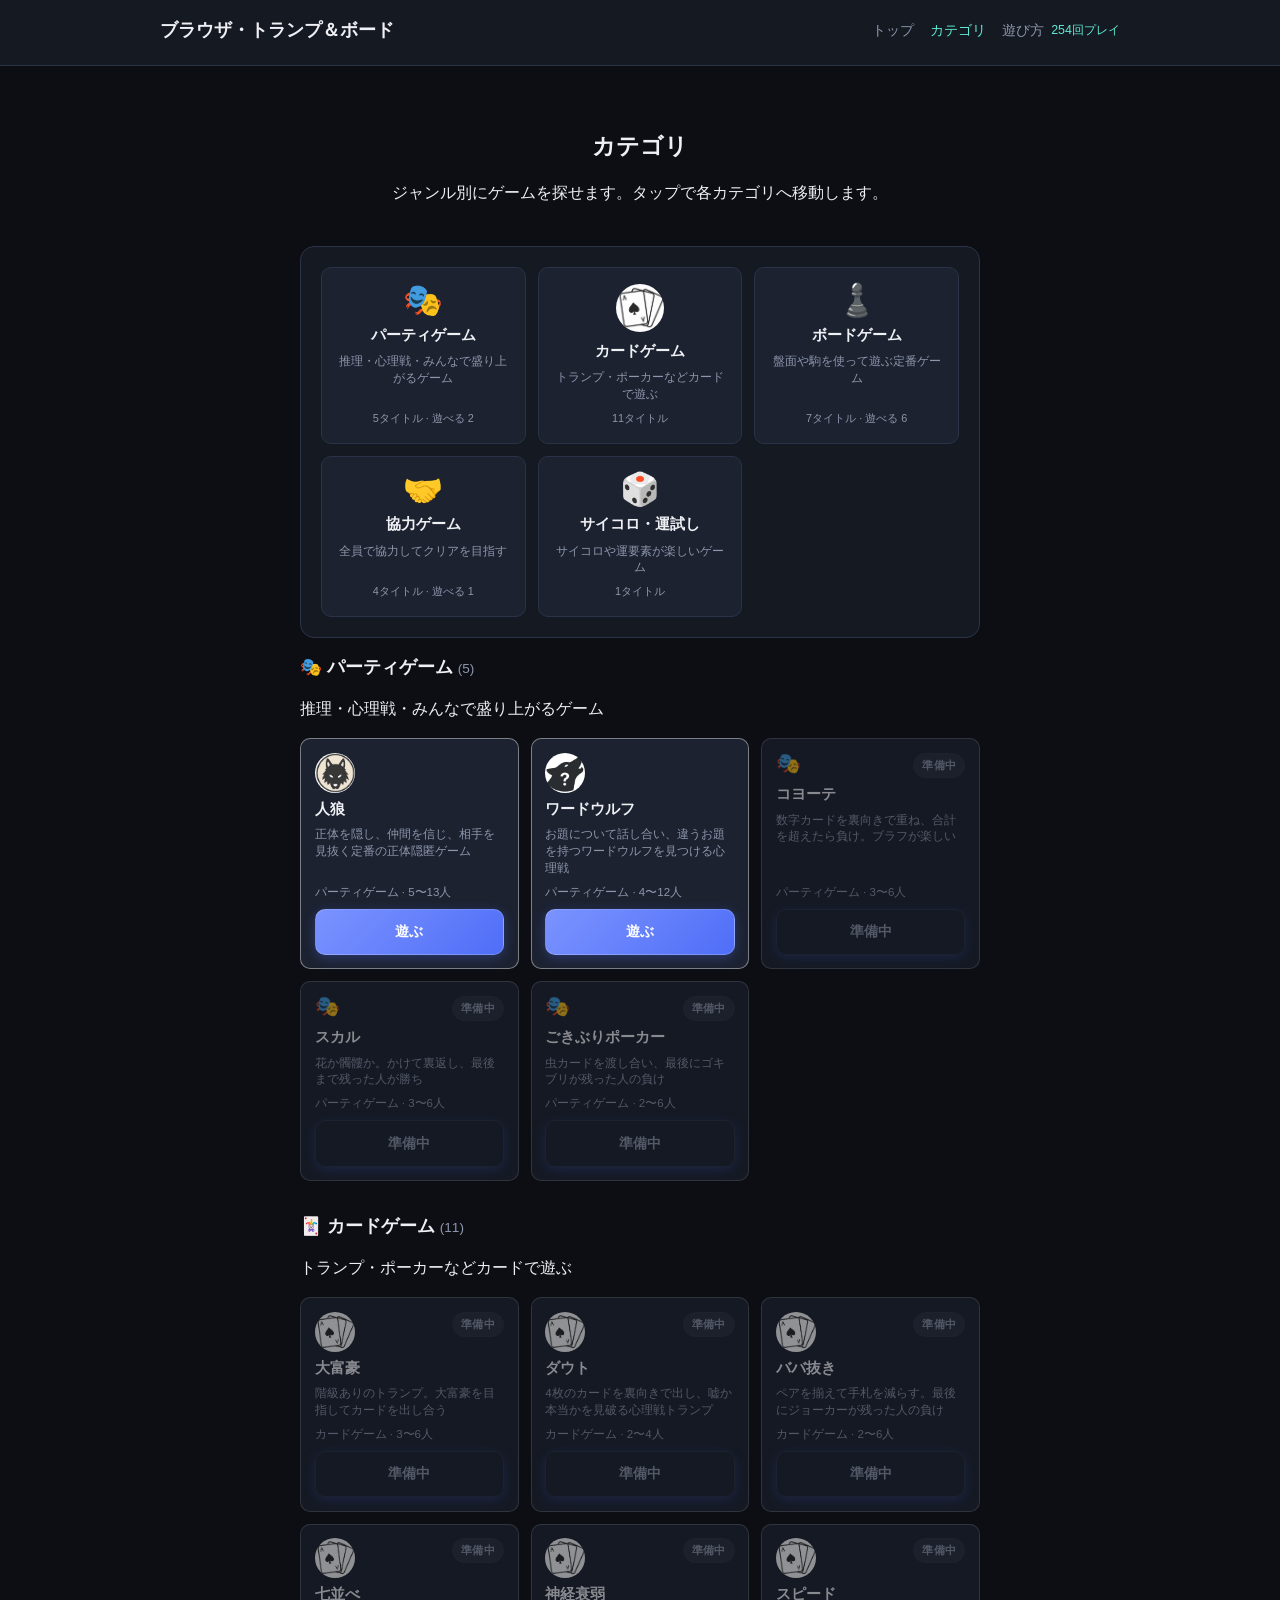
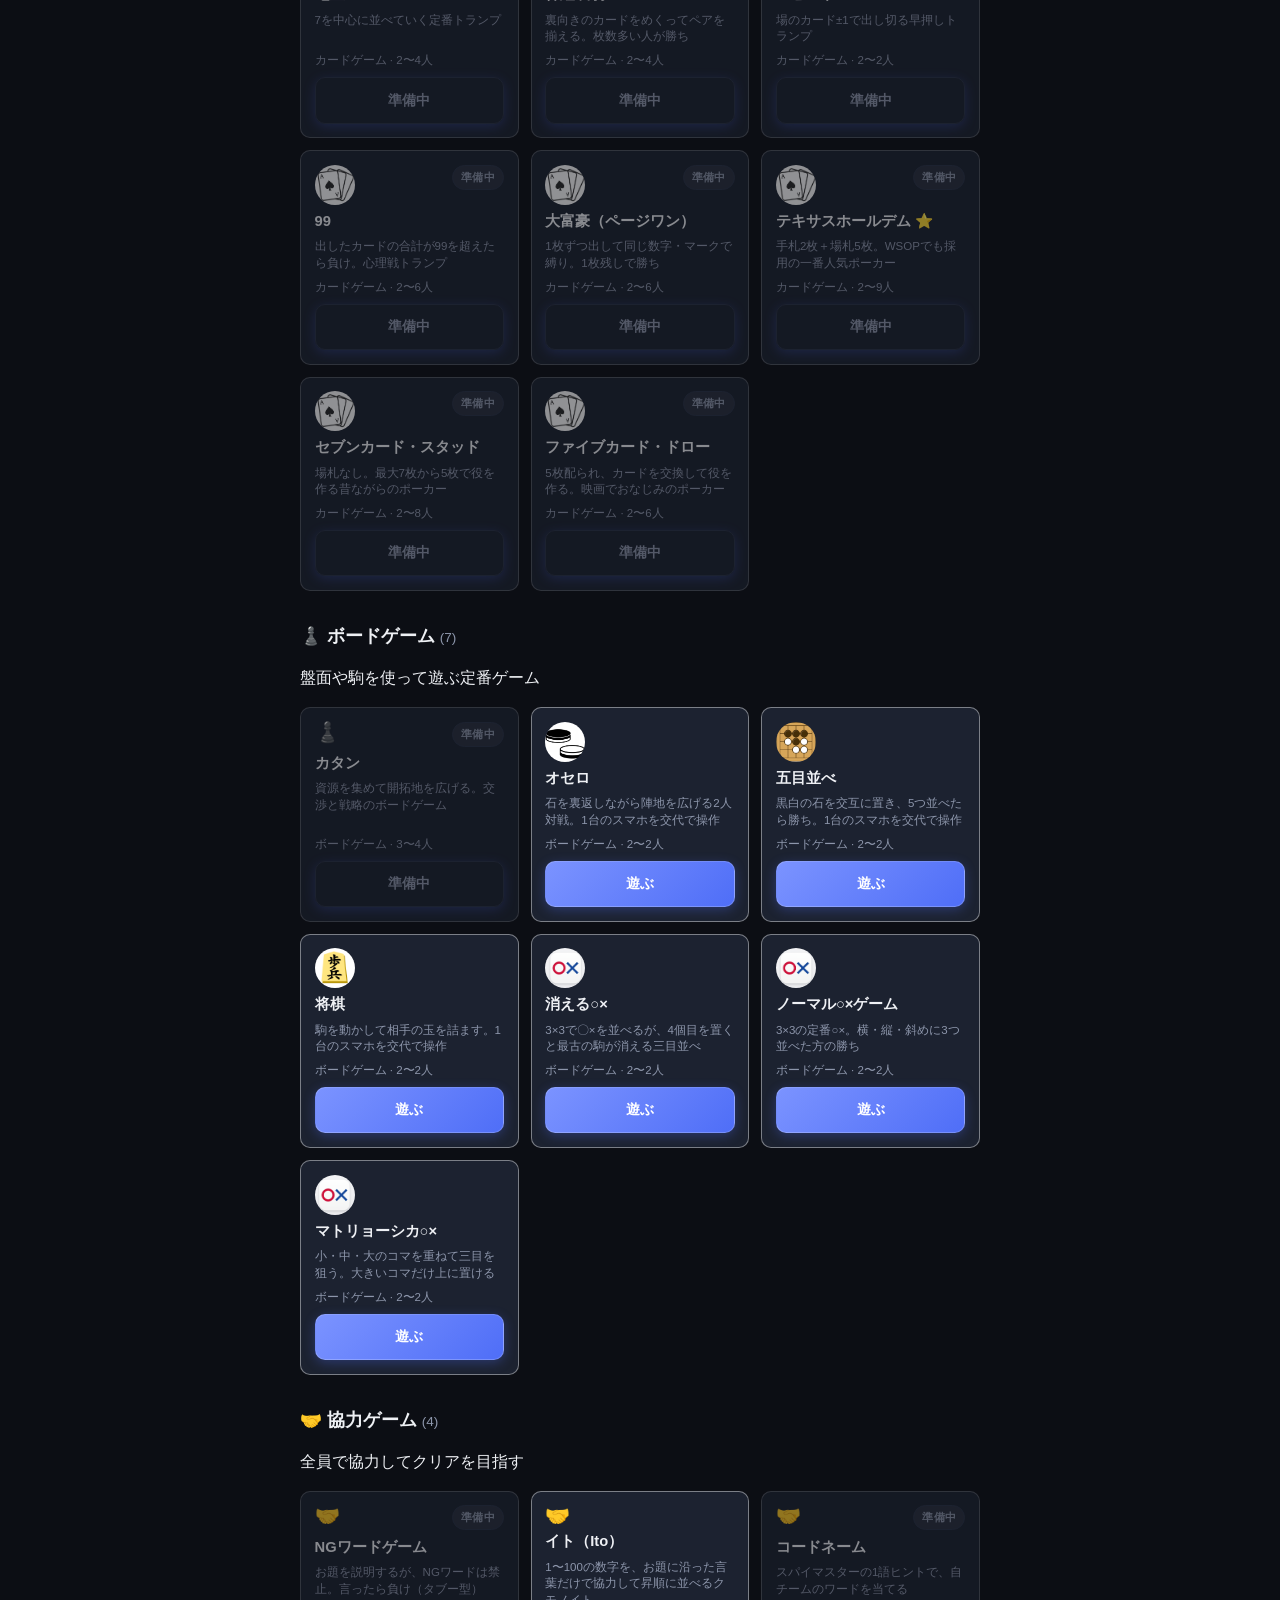
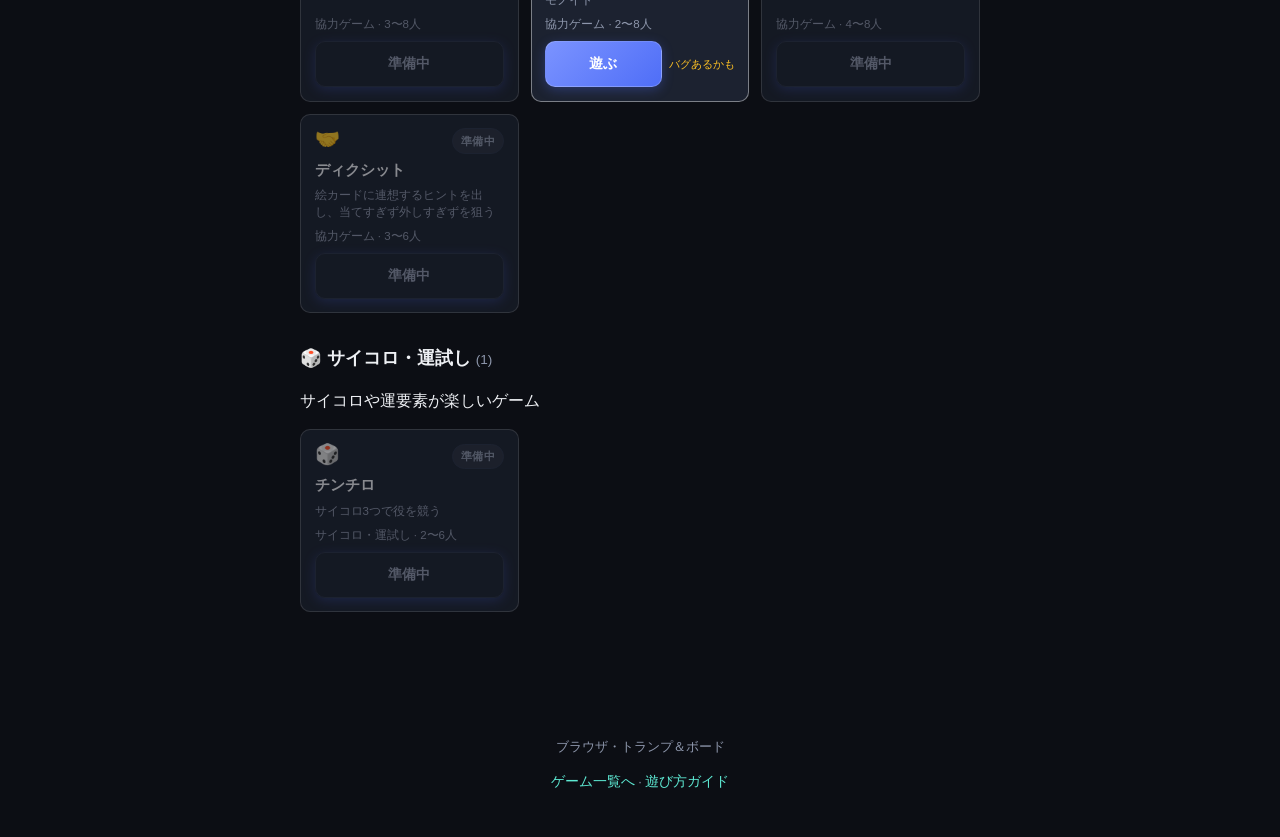
==== commit d310ab7a: "feat: 各自スマホのルームモードと同期修正（V2） 人狼・○×3種をルームAPI経由で各自のスマホから遊べるようにし、ロビー取り残し・ 保存拒否・人狼役クラッシュなどの同期バグを修正。ゲーム終了後" ====
--- a/categories.html
+++ b/categories.html
@@ -4,7 +4,7 @@
   <meta charset="UTF-8">
   <meta name="viewport" content="width=device-width, initial-scale=1.0">
   <meta name="description" content="ボードゲーム・カードゲーム・協力ゲームなど、ジャンル別にブラウザで遊べるゲームを探せます。">
-  <link rel="canonical" href="http://54.65.228.227/games/categories.html">
+  <link rel="canonical" href="http://browser-trump-board.com/games/categories.html">
   <title>カテゴリ | ブラウザ・トランプ＆ボード</title>
   <link rel="stylesheet" href="css/style.css">
 </head>
--- a/css/style.css
+++ b/css/style.css
@@ -332,6 +332,34 @@
   box-shadow: 0 3px 12px rgba(79, 110, 247, 0.3);
 }
 
+.play-tile-foot {
+  display: flex;
+  align-items: center;
+  gap: 0.45rem;
+  margin-top: auto;
+  flex-wrap: wrap;
+}
+
+.play-tile-foot .btn {
+  flex: 1;
+  min-width: 4.5rem;
+  margin-top: 0;
+}
+
+.play-tile-caution {
+  font-size: 0.68rem;
+  color: #fbbf24;
+  line-height: 1.3;
+  white-space: nowrap;
+}
+
+.guide-item-play {
+  display: flex;
+  align-items: center;
+  gap: 0.5rem;
+  flex-wrap: wrap;
+}
+
 /* --- ガイドページ --- */
 .guide-intro {
   text-align: center;
@@ -1044,6 +1072,67 @@
   color: #f0c674;
 }
 
+.room-invite-badge {
+  display: block;
+  text-align: center;
+  margin: 0 0 1rem;
+  padding: 0.55rem 0.85rem;
+  border-radius: var(--radius-sm);
+  background: rgba(94, 234, 212, 0.12);
+  border: 1px solid rgba(94, 234, 212, 0.35);
+  font-size: 0.95rem;
+  font-weight: 700;
+  letter-spacing: 0.12em;
+}
+
+.lobby-wait-card {
+  text-align: center;
+  padding: 1.25rem 1rem;
+  margin-bottom: 1rem;
+  border-color: rgba(251, 191, 36, 0.35);
+  background: rgba(251, 191, 36, 0.08);
+}
+
+.lobby-wait-title {
+  margin: 0 0 0.35rem;
+  font-size: 0.82rem;
+  color: #fbbf24;
+  letter-spacing: 0.08em;
+}
+
+.lobby-wait-msg {
+  margin: 0;
+  font-size: 1.05rem;
+  font-weight: 700;
+  line-height: 1.5;
+}
+
+.lobby-wait-hint {
+  text-align: center;
+  margin-top: 0.5rem;
+}
+
+.lobby-refresh-btn {
+  margin-top: 1rem;
+}
+
+.lobby-rejoin-btn {
+  margin-top: 0.5rem;
+  text-align: center;
+  text-decoration: none;
+}
+
+.lobby-sync-error {
+  color: #f87171;
+  margin-top: 0.5rem;
+}
+
+.lobby-sync-status {
+  font-size: 0.78rem;
+  margin-top: 0.35rem;
+  color: var(--text-dim);
+}
+
 .lobby-qr-wrap {
   display: flex;
   justify-content: center;
@@ -1096,6 +1185,17 @@
   margin-top: 0.75rem;
   padding: 0.95rem 1rem;
   font-size: 1.05rem;
+}
+
+.end-game-list {
+  display: flex;
+  flex-direction: column;
+  gap: 0.5rem;
+  margin-top: 0.5rem;
+}
+
+.end-game-nav h2 {
+  margin-bottom: 0.75rem;
 }
 
 .lobby-game-list {
@@ -3898,3 +3998,294 @@
 .ito-gameover-banner h2 {
   color: #f87171;
 }
+
+.ito-play-setup {
+  margin: 1rem 0;
+  padding: 1rem;
+  border-radius: var(--radius-sm);
+  border: 1px solid var(--border);
+  background: rgba(255, 255, 255, 0.03);
+}
+
+.ito-play-setup .setup-title {
+  margin-top: 0;
+}
+
+.ito-basic-summary {
+  margin: 0.75rem 0 0.35rem;
+  padding: 0.65rem 0.75rem;
+  border-radius: var(--radius-sm);
+  background: rgba(74, 222, 128, 0.1);
+  border: 1px solid rgba(74, 222, 128, 0.25);
+  font-size: 0.95rem;
+}
+
+.ito-basic-table-details {
+  margin-top: 0.5rem;
+}
+
+.ito-basic-table-details summary {
+  cursor: pointer;
+  color: var(--text-dim);
+  font-size: 0.88rem;
+  margin-bottom: 0.35rem;
+}
+
+.ito-basic-table {
+  width: 100%;
+  border-collapse: collapse;
+  margin-top: 0.5rem;
+  font-size: 0.95rem;
+}
+
+.ito-basic-table th,
+.ito-basic-table td {
+  border: 1px solid var(--border);
+  padding: 0.45rem 0.6rem;
+  text-align: center;
+}
+
+.ito-basic-table th {
+  background: rgba(255, 255, 255, 0.04);
+}
+
+.ito-basic-table tr.is-active {
+  background: rgba(74, 222, 128, 0.12);
+  font-weight: 700;
+}
+
+.ito-custom-stats {
+  display: grid;
+  gap: 0.75rem;
+}
+
+.ito-custom-stat .player-count-row {
+  margin-top: 0.35rem;
+}
+
+.ito-custom-label {
+  font-weight: 600;
+}
+
+.ito-step-nav {
+  display: flex;
+  flex-wrap: wrap;
+  align-items: center;
+  justify-content: center;
+  gap: 0.35rem 0.5rem;
+  margin-bottom: 1rem;
+  padding: 0.65rem 0.75rem;
+  border-radius: var(--radius-sm);
+  background: rgba(255, 255, 255, 0.04);
+  border: 1px solid var(--border);
+  font-size: 0.78rem;
+}
+
+.ito-step-item {
+  display: inline-flex;
+  align-items: center;
+  gap: 0.3rem;
+  color: var(--text-dim);
+}
+
+.ito-step-item.is-active {
+  color: var(--accent-2);
+  font-weight: 700;
+}
+
+.ito-step-item.is-done {
+  color: #4ade80;
+}
+
+.ito-step-num {
+  display: inline-flex;
+  align-items: center;
+  justify-content: center;
+  width: 1.35rem;
+  height: 1.35rem;
+  border-radius: 50%;
+  background: rgba(255, 255, 255, 0.08);
+  font-weight: 700;
+  font-size: 0.72rem;
+}
+
+.ito-step-item.is-active .ito-step-num {
+  background: var(--accent);
+  color: #fff;
+}
+
+.ito-step-item.is-done .ito-step-num {
+  background: rgba(74, 222, 128, 0.2);
+  color: #4ade80;
+}
+
+.ito-step-arrow {
+  color: var(--text-dim);
+  opacity: 0.5;
+}
+
+.ito-setup-step-note {
+  margin: 0 0 0.5rem;
+}
+
+.ito-reveal-flip-zone {
+  margin: 0.75rem 0 1rem;
+}
+
+.ito-flip-hand {
+  display: flex;
+  flex-wrap: wrap;
+  gap: 0.55rem;
+  justify-content: center;
+  perspective: 900px;
+}
+
+.ito-flip-card {
+  width: 3.2rem;
+  height: 4.5rem;
+  perspective: 700px;
+}
+
+.ito-flip-inner {
+  position: relative;
+  width: 100%;
+  height: 100%;
+  transform-style: preserve-3d;
+  transition: transform 0.55s cubic-bezier(0.4, 0.2, 0.2, 1);
+  transition-delay: var(--flip-delay, 0ms);
+}
+
+.ito-reveal-flip-zone.is-flipped .ito-flip-inner {
+  transform: rotateY(180deg);
+}
+
+.ito-flip-front,
+.ito-flip-back {
+  position: absolute;
+  inset: 0;
+  border-radius: 0.45rem;
+  backface-visibility: hidden;
+  -webkit-backface-visibility: hidden;
+}
+
+.ito-flip-front {
+  display: flex;
+  align-items: center;
+  justify-content: center;
+  background: linear-gradient(145deg, #1e3a5f, #0f172a);
+  border: 2px solid rgba(255, 255, 255, 0.25);
+  box-shadow: inset 0 0 0 1px rgba(255, 255, 255, 0.08), 0 4px 12px rgba(0, 0, 0, 0.25);
+}
+
+.ito-flip-q {
+  color: rgba(255, 255, 255, 0.35);
+  font-weight: 700;
+  font-size: 1.35rem;
+}
+
+.ito-flip-back {
+  display: flex;
+  align-items: center;
+  justify-content: center;
+  transform: rotateY(180deg);
+  background: linear-gradient(145deg, rgba(94, 234, 212, 0.22), rgba(30, 58, 95, 0.95));
+  border: 2px solid rgba(94, 234, 212, 0.55);
+  box-shadow: 0 4px 14px rgba(0, 0, 0, 0.3);
+}
+
+.ito-flip-num {
+  font-weight: 800;
+  font-size: 1.35rem;
+  color: var(--accent-2);
+}
+
+.ito-reveal-btn.hidden {
+  display: none;
+}
+
+.ito-reveal-meta {
+  margin-top: 0.75rem;
+  text-align: center;
+}
+
+.ito-hand-backs,
+.ito-hand-back-preview {
+  display: flex;
+  flex-wrap: wrap;
+  gap: 0.45rem;
+  justify-content: center;
+  margin: 0.75rem 0;
+}
+
+.ito-card-back,
+.ito-play-card-back {
+  display: inline-block;
+  width: 3rem;
+  height: 4.2rem;
+  border-radius: 0.45rem;
+  background: linear-gradient(145deg, #1e3a5f, #0f172a);
+  border: 2px solid rgba(255, 255, 255, 0.25);
+  box-shadow: inset 0 0 0 1px rgba(255, 255, 255, 0.08);
+  position: relative;
+}
+
+.ito-card-back::after,
+.ito-play-card-back::after {
+  content: "?";
+  position: absolute;
+  inset: 0;
+  display: flex;
+  align-items: center;
+  justify-content: center;
+  color: rgba(255, 255, 255, 0.35);
+  font-weight: 700;
+}
+
+.ito-field-card--back {
+  display: inline-flex;
+  align-items: center;
+  justify-content: center;
+  min-width: 4.5rem;
+  min-height: 5.5rem;
+  padding: 0.35rem;
+  border-radius: 0.5rem;
+  background: linear-gradient(145deg, #1e3a5f, #0f172a);
+  border: 2px solid rgba(255, 255, 255, 0.25);
+  box-shadow: 0 2px 8px rgba(0, 0, 0, 0.25);
+}
+
+.ito-card-back-name {
+  font-size: 0.75rem;
+  font-weight: 700;
+  text-align: center;
+  line-height: 1.2;
+  color: #e2e8f0;
+  word-break: break-all;
+}
+
+.ito-field-card--open {
+  display: inline-flex;
+  align-items: center;
+  gap: 0.35rem;
+  padding: 0.35rem 0.55rem;
+  border-radius: 0.45rem;
+  background: rgba(74, 222, 128, 0.12);
+  border: 1px solid rgba(74, 222, 128, 0.35);
+}
+
+.ito-field-note {
+  margin-top: 0.5rem;
+  text-align: center;
+}
+
+.ito-play-btn {
+  display: flex;
+  flex-direction: column;
+  align-items: center;
+  gap: 0.35rem;
+  min-height: 7rem;
+}
+
+.ito-play-card-label {
+  font-weight: 700;
+}
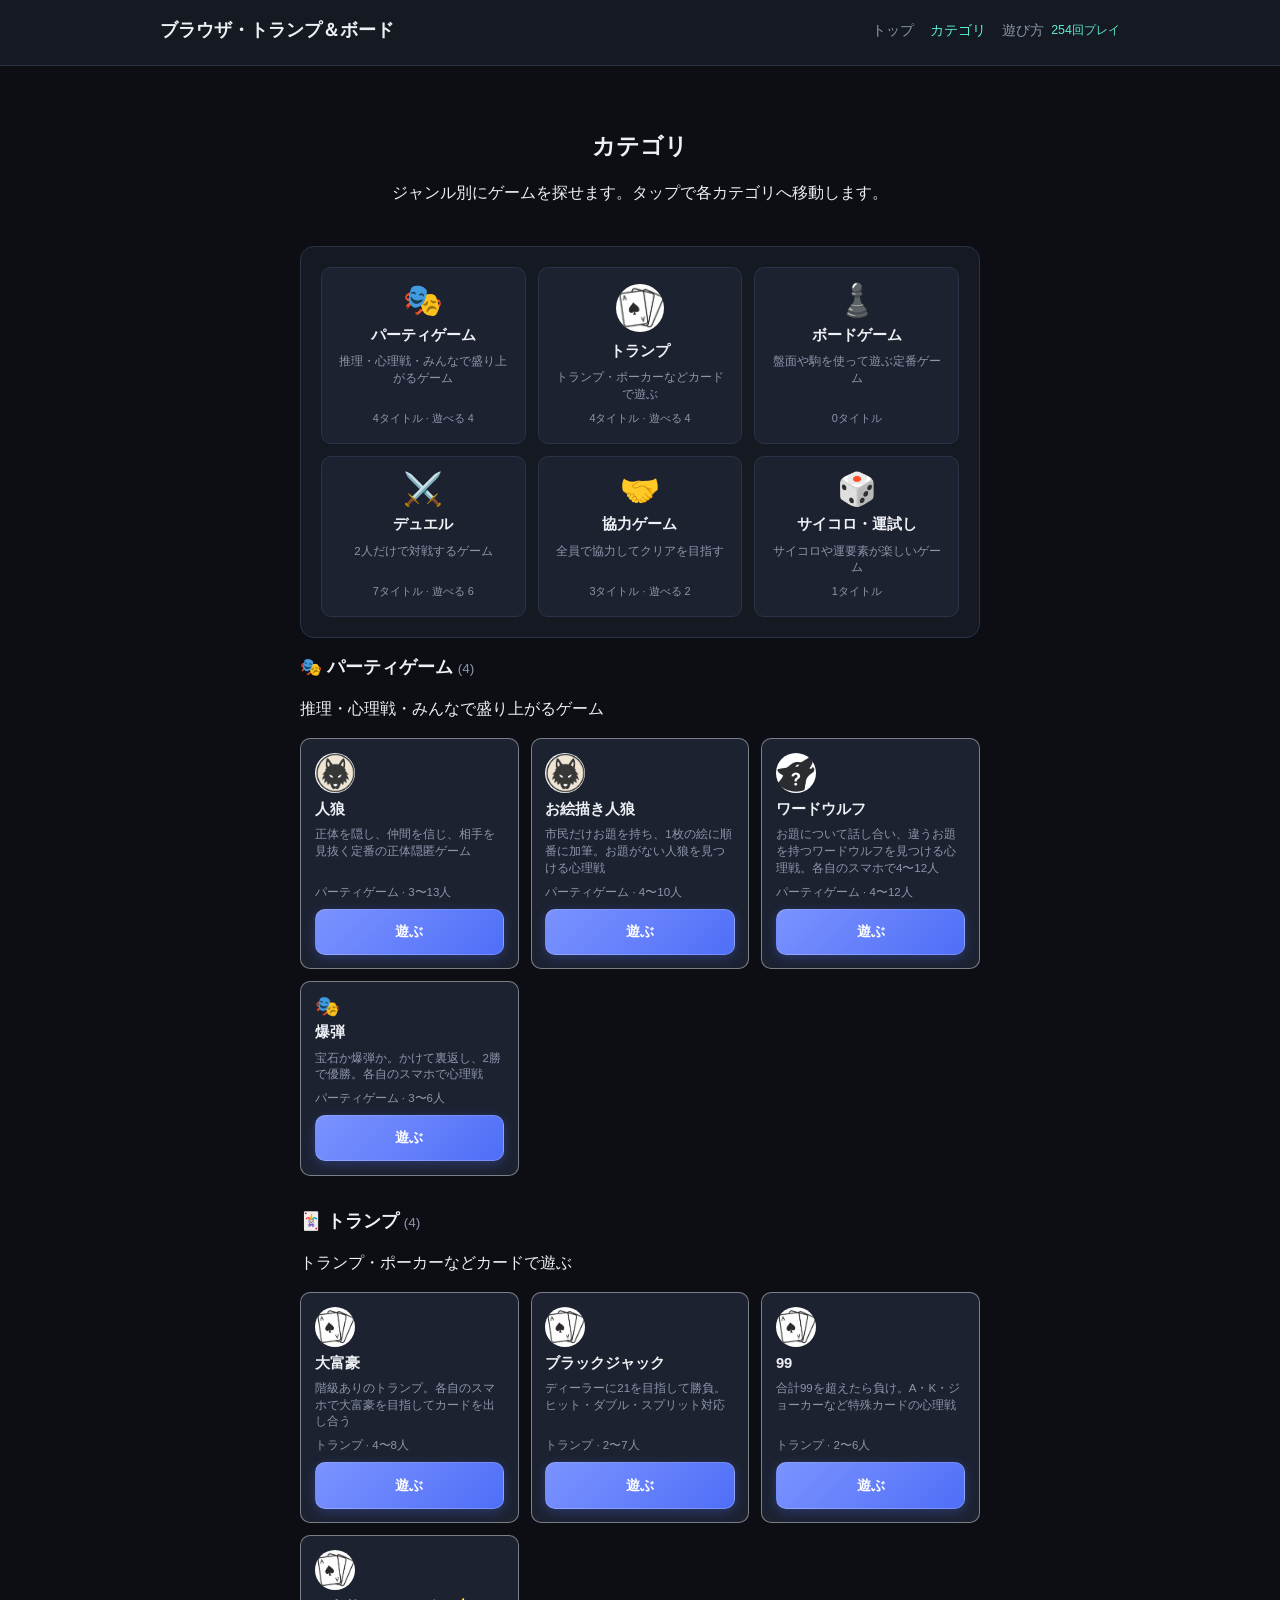
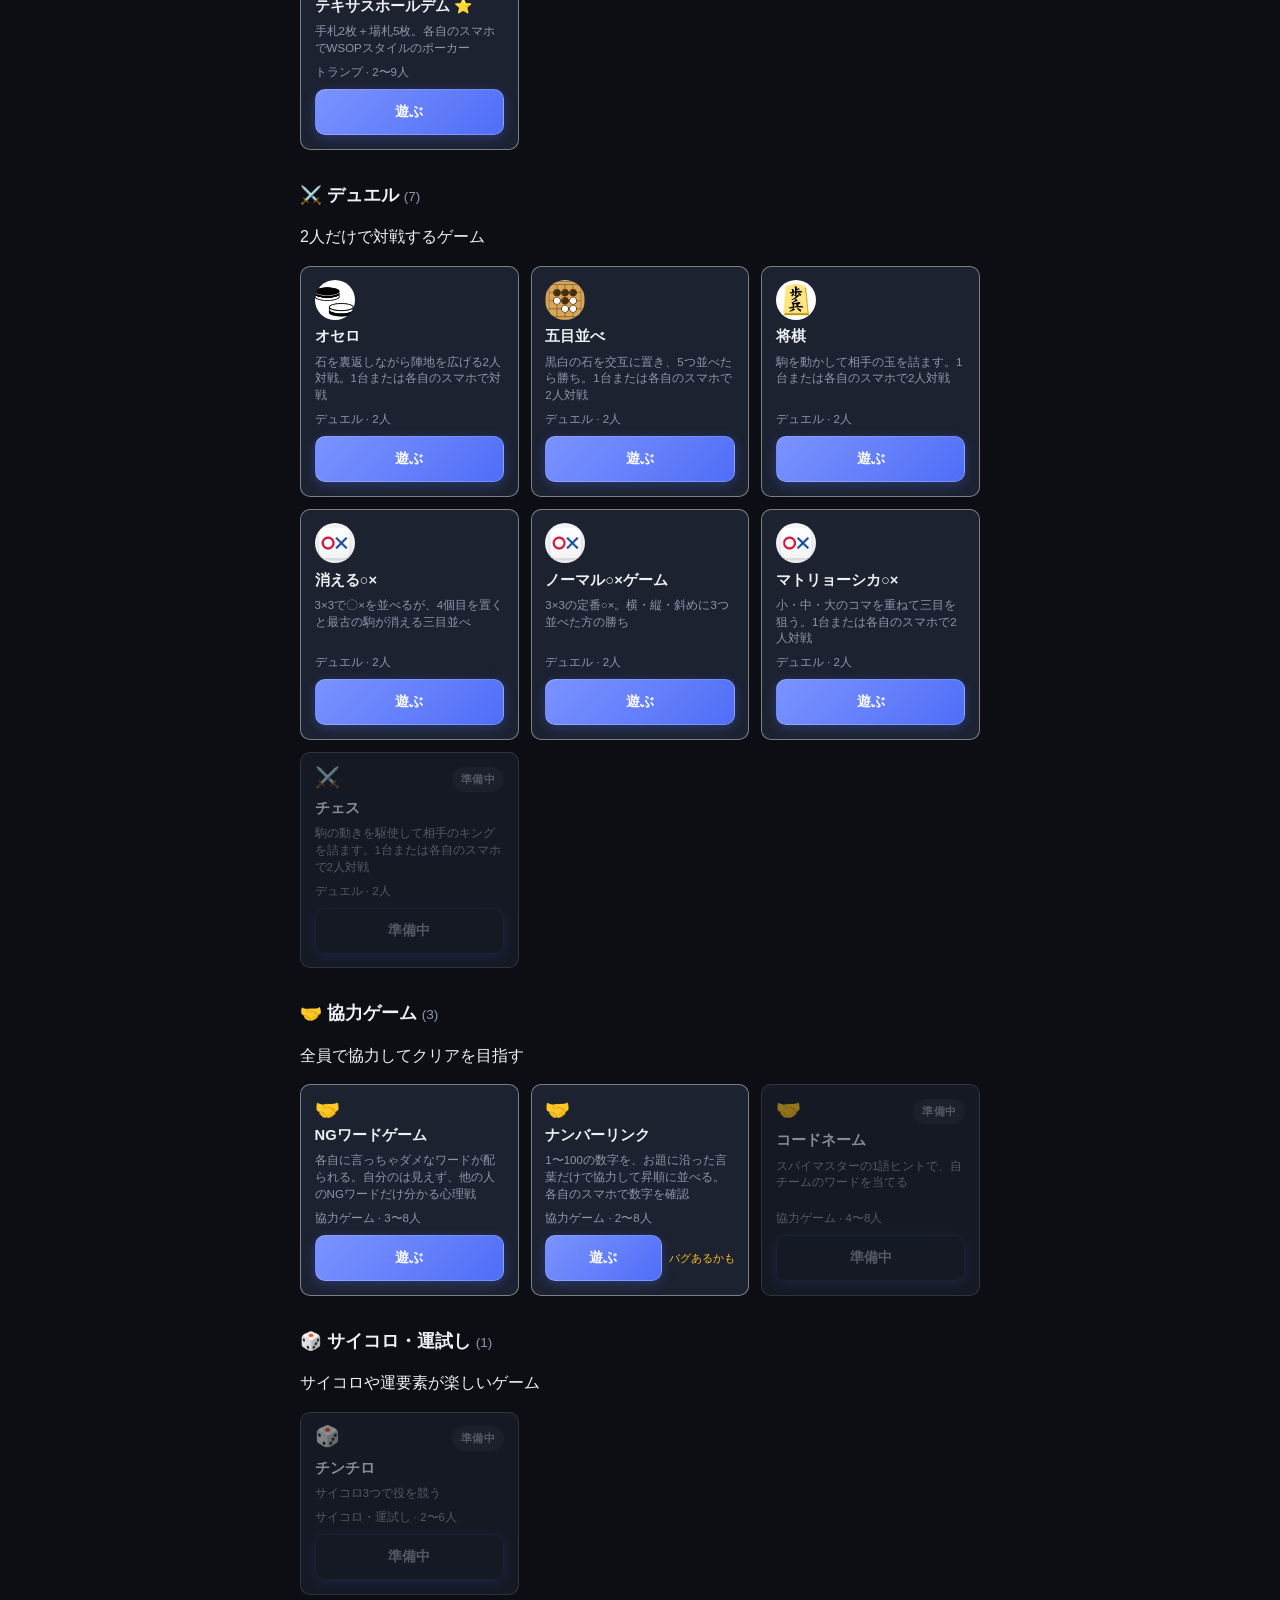
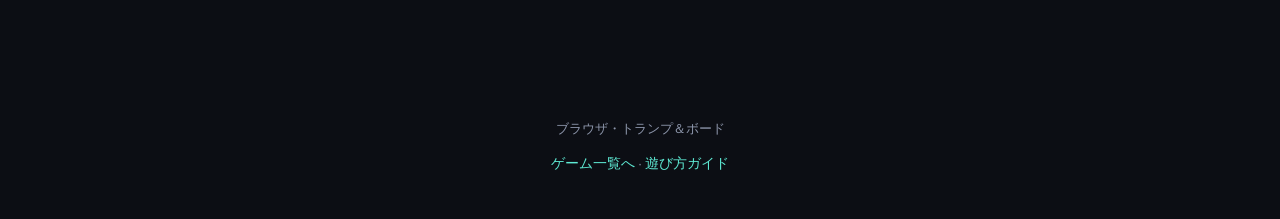
==== commit 77f439c5: "feat: お絵描き人狼追加・将棋駒画像・トランプUI強化 お絵描き人狼の公開、将棋の駒画像差し替え、カード画像と各種ゲーム改善を反映する。" ====
--- a/categories.html
+++ b/categories.html
@@ -3,7 +3,7 @@
 <head>
   <meta charset="UTF-8">
   <meta name="viewport" content="width=device-width, initial-scale=1.0">
-  <meta name="description" content="ボードゲーム・カードゲーム・協力ゲームなど、ジャンル別にブラウザで遊べるゲームを探せます。">
+  <meta name="description" content="ボードゲーム・トランプ・協力ゲームなど、ジャンル別にブラウザで遊べるゲームを探せます。">
   <link rel="canonical" href="http://browser-trump-board.com/games/categories.html">
   <title>カテゴリ | ブラウザ・トランプ＆ボード</title>
   <link rel="stylesheet" href="css/style.css">
@@ -33,11 +33,11 @@
     <p><a href="index.html" class="text-link">ゲーム一覧へ</a> · <a href="guide.html" class="text-link">遊び方ガイド</a></p>
   </footer>
 
-  <script src="js/utils.js"></script>
+  <script src="js/ensure-utils.js?v=20260713-revert3"></script>
   <script src="js/stats-boot.js"></script>
   <script src="js/stats.js"></script>
-  <script src="js/game-registry.js"></script>
-  <script src="js/games-catalog.js"></script>
+  <script src="js/game-registry.js?v=20260715-dwkana"></script>
+  <script src="js/games-catalog.js?v=20260713-duel-rename"></script>
   <script>
     (function () {
       document.getElementById("categoriesApp").innerHTML = GamesCatalog.renderCategoriesPage();
--- a/css/style.css
+++ b/css/style.css
@@ -529,7 +529,40 @@
   margin-top: 0.85rem;
 }
 
-.guide-toggle-panel.hidden {
+.guide-rules-list {
+  margin: 0.75rem 0 0.25rem;
+  text-align: left;
+}
+
+.guide-rules-list li {
+  margin-bottom: 0.45rem;
+  line-height: 1.55;
+}
+
+.guide-rules-summary {
+  margin: 0.75rem 0 0.5rem;
+  color: var(--text-dim);
+  font-size: 0.9rem;
+  text-align: left;
+}
+
+.guide-rules-section {
+  margin-top: 0.85rem;
+  text-align: left;
+}
+
+.guide-rules-heading {
+  margin: 0 0 0.35rem;
+  font-size: 0.95rem;
+  color: var(--text);
+}
+
+.guide-rules-body {
+  margin: 0 0 0.35rem;
+  line-height: 1.55;
+  color: var(--text);
+  font-size: 0.92rem;
+}
   display: none;
 }
 
@@ -1457,18 +1490,148 @@
 /* --- トランプカード（大富豪） --- */
 .hand-row {
   display: flex;
+  flex-wrap: nowrap;
+  justify-content: center;
+  overflow-x: auto;
+  padding: 10px 12px 4px;
+  max-width: 100%;
+  -webkit-overflow-scrolling: touch;
+  scrollbar-width: thin;
+}
+
+.hand-row .playing-card {
+  margin-left: -62px;
+  position: relative;
+  flex-shrink: 0;
+}
+
+.hand-row .playing-card:first-child {
+  margin-left: 0;
+}
+
+.hand-row .playing-card.poker-card-sm {
+  margin-left: -24px;
+}
+
+.hand-row .playing-card.poker-card-sm:first-child {
+  margin-left: 0;
+}
+
+.hand-row .playing-card:hover:not(:disabled),
+.hand-row .playing-card:focus-visible:not(:disabled) {
+  z-index: 20;
+}
+
+.hand-row .playing-card.is-selected {
+  z-index: 30;
+}
+
+.table-area .table-cards {
+  display: flex;
   flex-wrap: wrap;
-  gap: 0.4rem;
+  gap: 0.65rem;
   justify-content: center;
-}
-
-.table-area .table-cards {
-  display: flex;
-  flex-wrap: wrap;
-  gap: 0.4rem;
+  min-height: 210px;
+  align-items: center;
+}
+
+.table-area .playing-card {
+  width: 140px;
+  height: 194px;
+  border-radius: 12px;
+}
+
+.table-area .playing-card--image img {
+  border-radius: 12px;
+}
+
+.table-area {
+  position: relative;
+  overflow: hidden;
+}
+
+.table-area.is-playable {
+  cursor: pointer;
+  box-shadow: inset 0 0 0 2px rgba(255, 255, 255, 0.45);
+  transition: box-shadow 0.15s ease, background-color 0.15s ease;
+}
+
+.table-area.is-playable:hover,
+.table-area.is-playable:focus-visible {
+  box-shadow: inset 0 0 0 3px rgba(255, 255, 255, 0.9);
+  outline: none;
+}
+
+.table-area.is-playable .playing-card,
+.table-area.is-playable .table-empty {
+  pointer-events: none;
+}
+
+.table-area.is-play-flash {
+  animation: daifugo-table-play-flash 0.38s ease-out;
+}
+
+.table-play-hint {
+  text-align: center;
+  font-size: 0.8rem;
+  color: rgba(255, 255, 255, 0.72);
+  margin: -0.15rem 0 0.45rem;
+}
+
+@keyframes daifugo-table-play-flash {
+  0% {
+    box-shadow: inset 0 0 0 4px #fff;
+    background-color: rgba(255, 255, 255, 0.12);
+  }
+  100% {
+    box-shadow: inset 0 0 0 2px rgba(255, 255, 255, 0.45);
+    background-color: transparent;
+  }
+}
+
+.daifugo-rule-flash {
+  position: absolute;
+  inset: 0;
+  z-index: 20;
+  display: flex;
+  align-items: center;
   justify-content: center;
-  min-height: 90px;
-  align-items: center;
+  pointer-events: none;
+  background: rgba(8, 10, 18, 0.55);
+  animation: daifugo-rule-flash-bg 1.6s ease-out forwards;
+}
+
+.daifugo-rule-flash-inner {
+  display: flex;
+  flex-direction: column;
+  align-items: center;
+  gap: 0.35rem;
+  animation: daifugo-rule-flash-pop 1.6s ease-out forwards;
+}
+
+.daifugo-rule-flash-text {
+  font-size: clamp(1.8rem, 9vw, 2.8rem);
+  font-weight: 900;
+  letter-spacing: 0.12em;
+  color: #fff;
+  text-shadow:
+    0 0 18px rgba(250, 204, 21, 0.85),
+    0 0 36px rgba(245, 158, 11, 0.55),
+    0 3px 8px rgba(0, 0, 0, 0.55);
+}
+
+@keyframes daifugo-rule-flash-bg {
+  0% { opacity: 1; }
+  55% { opacity: 1; }
+  100% { opacity: 0; }
+}
+
+@keyframes daifugo-rule-flash-pop {
+  0% { transform: scale(0.7); opacity: 0; }
+  18% { transform: scale(1.08); opacity: 1; }
+  35% { transform: scale(1); opacity: 1; }
+  70% { transform: scale(1); opacity: 1; }
+  100% { transform: scale(1.05); opacity: 0; }
 }
 
 .table-empty {
@@ -1478,9 +1641,9 @@
 }
 
 .playing-card {
-  width: 52px;
-  height: 72px;
-  border-radius: 6px;
+  width: 108px;
+  height: 150px;
+  border-radius: 10px;
   border: 2px solid var(--border);
   background: #fff;
   color: #222;
@@ -1492,6 +1655,26 @@
   font-weight: 700;
   padding: 0;
   transition: transform 0.1s, box-shadow 0.1s;
+  overflow: hidden;
+}
+
+.playing-card--image {
+  border: none;
+  background: transparent;
+}
+
+.playing-card--image img {
+  width: 100%;
+  height: 100%;
+  object-fit: cover;
+  border-radius: 10px;
+  display: block;
+  pointer-events: none;
+}
+
+.playing-card--image.is-selected {
+  box-shadow: 0 0 0 2px var(--accent-2);
+  transform: translateY(-6px);
 }
 
 .playing-card:hover:not(:disabled) {
@@ -1524,6 +1707,148 @@
 
 .card-rank { font-size: 1rem; line-height: 1; }
 .card-suit { font-size: 1.1rem; line-height: 1; }
+
+.turn-order-panel {
+  margin-top: 0.5rem;
+}
+
+.turn-order-list {
+  list-style: none;
+  padding: 0;
+  margin: 0;
+}
+
+.turn-order-item {
+  padding: 0.45rem 0.65rem;
+  border-radius: 8px;
+  margin-bottom: 0.25rem;
+  font-size: 0.9rem;
+  color: var(--text-dim);
+}
+
+.turn-order-item.is-current {
+  background: rgba(72, 52, 212, 0.15);
+  color: var(--text);
+  font-weight: 600;
+}
+
+.turn-order-item.is-finished {
+  opacity: 0.55;
+  text-decoration: line-through;
+}
+
+.turn-order-item .turn-now {
+  color: var(--accent);
+}
+
+.trump-footer-bar {
+  position: sticky;
+  bottom: 0;
+  z-index: 20;
+  margin-top: 0.75rem;
+  padding-bottom: 0.5rem;
+  background: var(--bg);
+}
+
+.trump-footer-row {
+  display: flex;
+  gap: 0.5rem;
+  flex-wrap: wrap;
+}
+
+.trump-footer-row .btn {
+  flex: 1;
+  min-width: 5.5rem;
+}
+
+.trump-pass-btn:disabled {
+  opacity: 0.45;
+}
+
+.trump-rules-panel {
+  margin-top: 0.5rem;
+}
+
+.trump-rules-list {
+  font-size: 0.85rem;
+  color: var(--text-dim);
+}
+
+.nn-total {
+  font-size: 1.4rem;
+  color: var(--accent, #e74c3c);
+}
+
+.nn-effects-table {
+  width: 100%;
+  margin-top: 0.75rem;
+  border-collapse: collapse;
+  font-size: 0.85rem;
+}
+
+.nn-effects-table th,
+.nn-effects-table td {
+  border: 1px solid var(--border, #333);
+  padding: 0.35rem 0.5rem;
+  text-align: left;
+}
+
+.nn-effects-table th {
+  background: var(--bg-alt, rgba(255,255,255,0.05));
+}
+
+.nn-joker-grid .btn {
+  min-width: 3rem;
+  margin-bottom: 0.35rem;
+}
+
+.bj-chips .turn-order-list {
+  margin: 0;
+}
+
+.bj-hand-group {
+  margin-bottom: 0.75rem;
+}
+
+.bj-actions .btn-row .btn {
+  margin-bottom: 0.35rem;
+}
+
+.skull-token {
+  min-width: 3.2rem;
+  min-height: 4.2rem;
+  display: inline-flex;
+  align-items: center;
+  justify-content: center;
+  border-radius: 0.5rem;
+  font-size: 1.5rem;
+}
+
+.skull-token.skull-rose {
+  background: linear-gradient(145deg, #1d4e89, #0b2e4e);
+  border: 2px solid #5ec8ff;
+}
+
+.skull-token.skull-skull {
+  background: linear-gradient(145deg, #3d3d3d, #1a1a1a);
+  border: 2px solid #888;
+}
+
+.skull-token.skull-back {
+  background: linear-gradient(145deg, #4834d4, #2c3e50);
+  border: 2px solid #6c5ce7;
+}
+
+.skull-mat-row {
+  margin-bottom: 0.75rem;
+}
+
+.skull-scoreboard .turn-order-list {
+  margin: 0;
+}
+
+.card-joker .card-suit,
+.card-joker .card-rank { color: #d4a017; }
 
 .playing-card.card-back {
   background: linear-gradient(135deg, #4834d4, #2c3e50);
@@ -1751,6 +2076,11 @@
   font-size: 0.75rem;
 }
 
+.playing-card--image.poker-card-sm img {
+  width: 100%;
+  height: 100%;
+}
+
 .poker-hint {
   margin-top: 0.5rem;
   color: var(--accent-2) !important;
@@ -1790,6 +2120,45 @@
   font-weight: 600;
 }
 
+.ngword-word-list li {
+  display: flex;
+  justify-content: space-between;
+  align-items: center;
+  gap: 0.75rem;
+}
+
+.ngword-forbidden-word {
+  color: var(--danger);
+  font-weight: 700;
+  font-size: 1.05rem;
+}
+
+.ngword-hidden-word {
+  color: var(--text-dim);
+  font-weight: 700;
+}
+
+.ngword-word-list li.is-eliminated {
+  opacity: 0.55;
+}
+
+.ngword-violation-row {
+  flex-wrap: wrap;
+}
+
+.ngword-buzz-panel {
+  border: 1px solid rgba(251, 191, 36, 0.35);
+  background: linear-gradient(180deg, rgba(251, 191, 36, 0.08), transparent);
+}
+
+.ngword-buzz-btn {
+  font-weight: 700;
+}
+
+.setup-option.is-disabled {
+  opacity: 0.45;
+}
+
 .role-wolf { color: #f87171; }
 .role-seer { color: #5eead4; }
 .role-medium { color: #a78bfa; }
@@ -1816,6 +2185,111 @@
   margin-bottom: 0.35rem;
 }
 
+.turn-order-strip {
+  margin-top: 0.65rem;
+  text-align: center;
+}
+
+.turn-order-strip-label {
+  display: block;
+  font-size: 0.78rem;
+  color: var(--text-dim);
+  margin-bottom: 0.35rem;
+  letter-spacing: 0.04em;
+}
+
+.turn-order-strip-note {
+  display: inline-block;
+  margin-left: 0.25rem;
+  color: var(--accent-2);
+}
+
+.turn-order-strip-track {
+  display: flex;
+  flex-wrap: wrap;
+  justify-content: center;
+  align-items: center;
+  gap: 0.25rem 0.15rem;
+}
+
+.turn-order-strip-arrow {
+  color: var(--text-dim);
+  font-size: 1rem;
+  font-weight: 700;
+  padding: 0 0.15rem;
+  user-select: none;
+  transition: color 0.15s ease, transform 0.15s ease;
+}
+
+.turn-order-strip.is-reverse .turn-order-strip-arrow {
+  color: var(--accent-2);
+}
+
+.turn-order-strip-chip {
+  display: inline-flex;
+  align-items: center;
+  gap: 0.25rem;
+  padding: 0.3rem 0.7rem;
+  border-radius: 999px;
+  border: 1px solid var(--border);
+  background: var(--surface-2);
+  font-size: 0.84rem;
+  color: var(--text-dim);
+  white-space: nowrap;
+  transition: border-color 0.15s ease, box-shadow 0.15s ease, background 0.15s ease, color 0.15s ease;
+}
+
+.turn-order-strip-chip.is-current {
+  border-color: #60a5fa;
+  background: rgba(59, 130, 246, 0.22);
+  color: #fff;
+  font-weight: 700;
+  box-shadow:
+    0 0 0 1px rgba(96, 165, 250, 0.55),
+    0 0 14px rgba(59, 130, 246, 0.55);
+}
+
+.turn-order-strip-chip.is-out {
+  opacity: 0.55;
+  text-decoration: line-through;
+}
+
+.turn-order-now-tag {
+  font-size: 0.68rem;
+  font-weight: 700;
+  color: #dbeafe;
+  background: rgba(37, 99, 235, 0.45);
+  padding: 0.05rem 0.35rem;
+  border-radius: 4px;
+}
+
+.table-heading {
+  display: flex;
+  align-items: center;
+  justify-content: center;
+  flex-wrap: wrap;
+  gap: 0.4rem;
+}
+
+.table-effect-tag {
+  display: inline-flex;
+  align-items: center;
+  font-size: 0.78rem;
+  font-weight: 800;
+  letter-spacing: 0.04em;
+  color: #fde68a;
+  background: rgba(245, 158, 11, 0.18);
+  border: 1px solid rgba(251, 191, 36, 0.55);
+  border-radius: 999px;
+  padding: 0.12rem 0.55rem;
+}
+
+.turn-order-strip-status {
+  font-size: 0.68rem;
+  color: var(--text-dim);
+  text-decoration: none;
+}
+
 .player-pick-grid {
   display: flex;
   flex-wrap: wrap;
@@ -1904,11 +2378,13 @@
 }
 
 .discussion-timer {
-  font-size: 2.5rem;
-  font-weight: 700;
+  font-size: clamp(5rem, 22vw, 7rem);
+  font-weight: 800;
   font-variant-numeric: tabular-nums;
   color: var(--accent);
-  margin: 0;
+  margin: 0.15rem 0 0;
+  line-height: 1.05;
+  letter-spacing: 0.04em;
 }
 
 .morning-result {
@@ -2131,6 +2607,245 @@
   padding: 0.5rem 0 1rem;
 }
 
+.wordwolf-win-card-stage {
+  display: flex;
+  justify-content: center;
+  margin: 0.25rem 0 0.35rem;
+  padding: 0 0.5rem;
+}
+
+.wordwolf-win-card {
+  width: min(280px, 78vw);
+  height: auto;
+  border-radius: 14px;
+  box-shadow: 0 10px 28px rgba(0, 0, 0, 0.45);
+  display: block;
+}
+
+.wordwolf-win-headline {
+  text-align: center;
+  font-size: clamp(2.6rem, 12vw, 3.6rem);
+  font-weight: 800;
+  letter-spacing: 0.12em;
+  line-height: 1.1;
+  margin: 0.15rem 0 0.5rem;
+  color: #fff;
+}
+
+.wordwolf-win-players {
+  list-style: none;
+  margin: 0 0 1.25rem;
+  padding: 0;
+  text-align: center;
+}
+
+.wordwolf-win-players li {
+  font-size: clamp(1.35rem, 5.5vw, 1.85rem);
+  font-weight: 700;
+  line-height: 1.45;
+  color: var(--text, #f2f2f2);
+}
+
+.wordwolf-end-summary .wordwolf-theme-line {
+  margin: 0 0 0.85rem;
+  font-size: 1rem;
+}
+
+.wordwolf-end-summary .wordwolf-topic-line {
+  margin: 0.65rem 0;
+  font-size: clamp(1.45rem, 6vw, 1.9rem);
+  font-weight: 700;
+  line-height: 1.35;
+}
+
+.wordwolf-end-summary .wordwolf-topic-line strong {
+  font-size: 1.15em;
+  color: var(--accent-2, #7dd3fc);
+}
+
+.wordwolf-topic-list li {
+  font-size: 1.1rem;
+  font-weight: 600;
+}
+
+.wordwolf-vote-results .wordwolf-vote-heading {
+  margin: 0.9rem 0 0.55rem;
+  font-size: 1.05rem;
+}
+
+.wordwolf-vote-breakdown li {
+  font-size: 1.05rem;
+  font-weight: 600;
+}
+
+.dw-draw-panel {
+  text-align: center;
+  padding-left: 0.35rem;
+  padding-right: 0.35rem;
+}
+
+.container:has(.dw-canvas) {
+  width: min(100% - 0.75rem, 780px);
+}
+
+.dw-draw-prompt {
+  font-size: 1.2rem;
+  margin: 0.35rem 0 0.5rem;
+}
+
+.dw-color-row {
+  display: flex;
+  flex-wrap: wrap;
+  align-items: center;
+  justify-content: center;
+  gap: 0.45rem;
+  margin: 0.65rem 0 0.75rem;
+}
+
+.dw-color-btn {
+  width: 1.7rem;
+  height: 1.7rem;
+  border-radius: 999px;
+  border: 2px solid rgba(255, 255, 255, 0.35);
+  padding: 0;
+  display: inline-block;
+}
+
+.dw-color-btn.is-selected {
+  outline: 2px solid var(--accent-2);
+  outline-offset: 2px;
+  border-color: #fff;
+}
+
+.dw-color-chip {
+  display: inline-block;
+  width: 0.9rem;
+  height: 0.9rem;
+  border-radius: 999px;
+  border: 1px solid rgba(255, 255, 255, 0.55);
+  vertical-align: -0.1em;
+  margin-right: 0.2rem;
+}
+
+.dw-player-color-line {
+  margin: 0.35rem 0 0.55rem;
+  font-size: 1rem;
+  font-weight: 700;
+}
+
+.dw-draw-timer-panel .discussion-timer.is-urgent {
+  color: var(--danger, #f87171);
+}
+
+.dw-canvas {
+  display: block;
+  margin: 0 auto;
+  width: min(720px, 96vw);
+  height: auto;
+  max-width: 100%;
+  background: #fff;
+  border-radius: 12px;
+  border: 2px solid var(--border);
+  touch-action: none;
+  cursor: crosshair;
+}
+
+.dw-wolf-genre-hint {
+  margin: 0.65rem 0 0.25rem;
+  font-size: clamp(1.35rem, 5.5vw, 1.75rem);
+  font-weight: 800;
+}
+
+.dw-guess-hints {
+  display: flex;
+  flex-direction: column;
+  gap: 0.55rem;
+  margin: 0.85rem 0;
+}
+
+.dw-guess-kana-hint {
+  margin: 0;
+  padding: 0.75rem 1rem;
+  border-radius: var(--radius-sm);
+  background: rgba(107, 138, 253, 0.12);
+  border: 1px solid rgba(107, 138, 253, 0.35);
+  text-align: center;
+  font-size: 1.05rem;
+  font-weight: 700;
+}
+
+.dw-guess-input {
+  width: 100%;
+  font-size: 1.25rem;
+  letter-spacing: 0.06em;
+}
+
+.dw-wolf-reveal {
+  margin: 0 0 1rem;
+  padding: 1.1rem 1rem;
+  border-radius: var(--radius);
+  text-align: center;
+  background: linear-gradient(180deg, rgba(225, 29, 72, 0.22), rgba(225, 29, 72, 0.08));
+  border: 2px solid rgba(225, 29, 72, 0.55);
+}
+
+.dw-wolf-reveal-line {
+  margin: 0;
+  font-size: clamp(1.55rem, 6.5vw, 2.35rem);
+  font-weight: 900;
+  line-height: 1.25;
+  letter-spacing: 0.02em;
+  color: #fff;
+}
+
+.dw-wolf-reveal-line strong {
+  color: #fb7185;
+}
+
+.dw-gallery-grid {
+  display: grid;
+  grid-template-columns: repeat(auto-fill, minmax(140px, 1fr));
+  gap: 0.75rem;
+}
+
+.dw-gallery-item {
+  margin: 0;
+  text-align: center;
+}
+
+.dw-gallery-item img,
+.dw-mine-preview {
+  width: 100%;
+  max-width: 280px;
+  border-radius: 10px;
+  background: #fff;
+  border: 1px solid var(--border);
+  display: block;
+  margin: 0 auto;
+}
+
+.dw-mine-preview {
+  margin-bottom: 0.75rem;
+}
+
+.dw-gallery-empty {
+  aspect-ratio: 4 / 3;
+  display: flex;
+  align-items: center;
+  justify-content: center;
+  border-radius: 10px;
+  background: rgba(255, 255, 255, 0.04);
+  border: 1px dashed var(--border);
+  color: var(--text-dim);
+  font-size: 0.9rem;
+}
+
+.dw-gallery-item figcaption {
+  margin-top: 0.4rem;
+  font-weight: 700;
+  font-size: 0.95rem;
+}
+
 .role-reveal-panel {
   padding-top: 1.5rem;
 }
@@ -2898,6 +3613,17 @@
   color: #f87171;
 }
 
+.vttt-cell .vttt-mark--cross {
+  font-size: clamp(2.15rem, 19vw, 3.15rem);
+  font-weight: 800;
+  letter-spacing: -0.06em;
+}
+
+.vttt-player .vttt-mark--cross {
+  font-size: 1.45rem;
+  font-weight: 800;
+}
+
 .vttt-mark.anim-place {
   animation: vttt-place 0.22s ease-out;
 }
@@ -3463,8 +4189,10 @@
   -webkit-tap-highlight-color: transparent;
 }
 
-.shogi-hand-piece.is-selected .shogi-piece-shape {
+.shogi-hand-piece.is-selected .shogi-piece-shape,
+.shogi-hand-piece.is-selected .shogi-piece-img {
   box-shadow: 0 0 0 2px rgba(107, 138, 253, 0.85);
+  border-radius: 2px;
 }
 
 .shogi-hand-count {
@@ -3566,16 +4294,28 @@
   display: flex;
   align-items: center;
   justify-content: center;
-  width: 84%;
-  height: 90%;
-  filter: drop-shadow(1px 2px 2px rgba(0, 0, 0, 0.3));
+  width: 92%;
+  height: 94%;
   pointer-events: none;
   position: relative;
   z-index: 2;
 }
 
-.shogi-piece--gote {
+/* 旧テキスト駒のみ：後手は180度回転。画像駒はopponentアセットで向き済み */
+.shogi-piece--gote:not(.shogi-piece--img) {
   transform: rotate(180deg);
+}
+
+.shogi-piece-img {
+  display: block;
+  width: 100%;
+  height: 100%;
+  object-fit: contain;
+  /* 黒背景PNGを盤面上で透過っぽく見せる */
+  mix-blend-mode: lighten;
+  filter: drop-shadow(0 1px 1px rgba(0, 0, 0, 0.35));
+  user-select: none;
+  -webkit-user-drag: none;
 }
 
 .shogi-piece-shape {
@@ -3599,15 +4339,19 @@
 }
 
 .shogi-piece--hand {
-  width: auto;
-  height: auto;
-  filter: drop-shadow(1px 1px 1px rgba(0, 0, 0, 0.25));
+  width: 1.9rem;
+  height: 2.15rem;
 }
 
 .shogi-piece--hand .shogi-piece-shape {
   width: 1.75rem;
   height: 2rem;
   font-size: 0.82rem;
+}
+
+.shogi-piece--hand .shogi-piece-img {
+  width: 100%;
+  height: 100%;
 }
 
 .shogi-resign-btn {
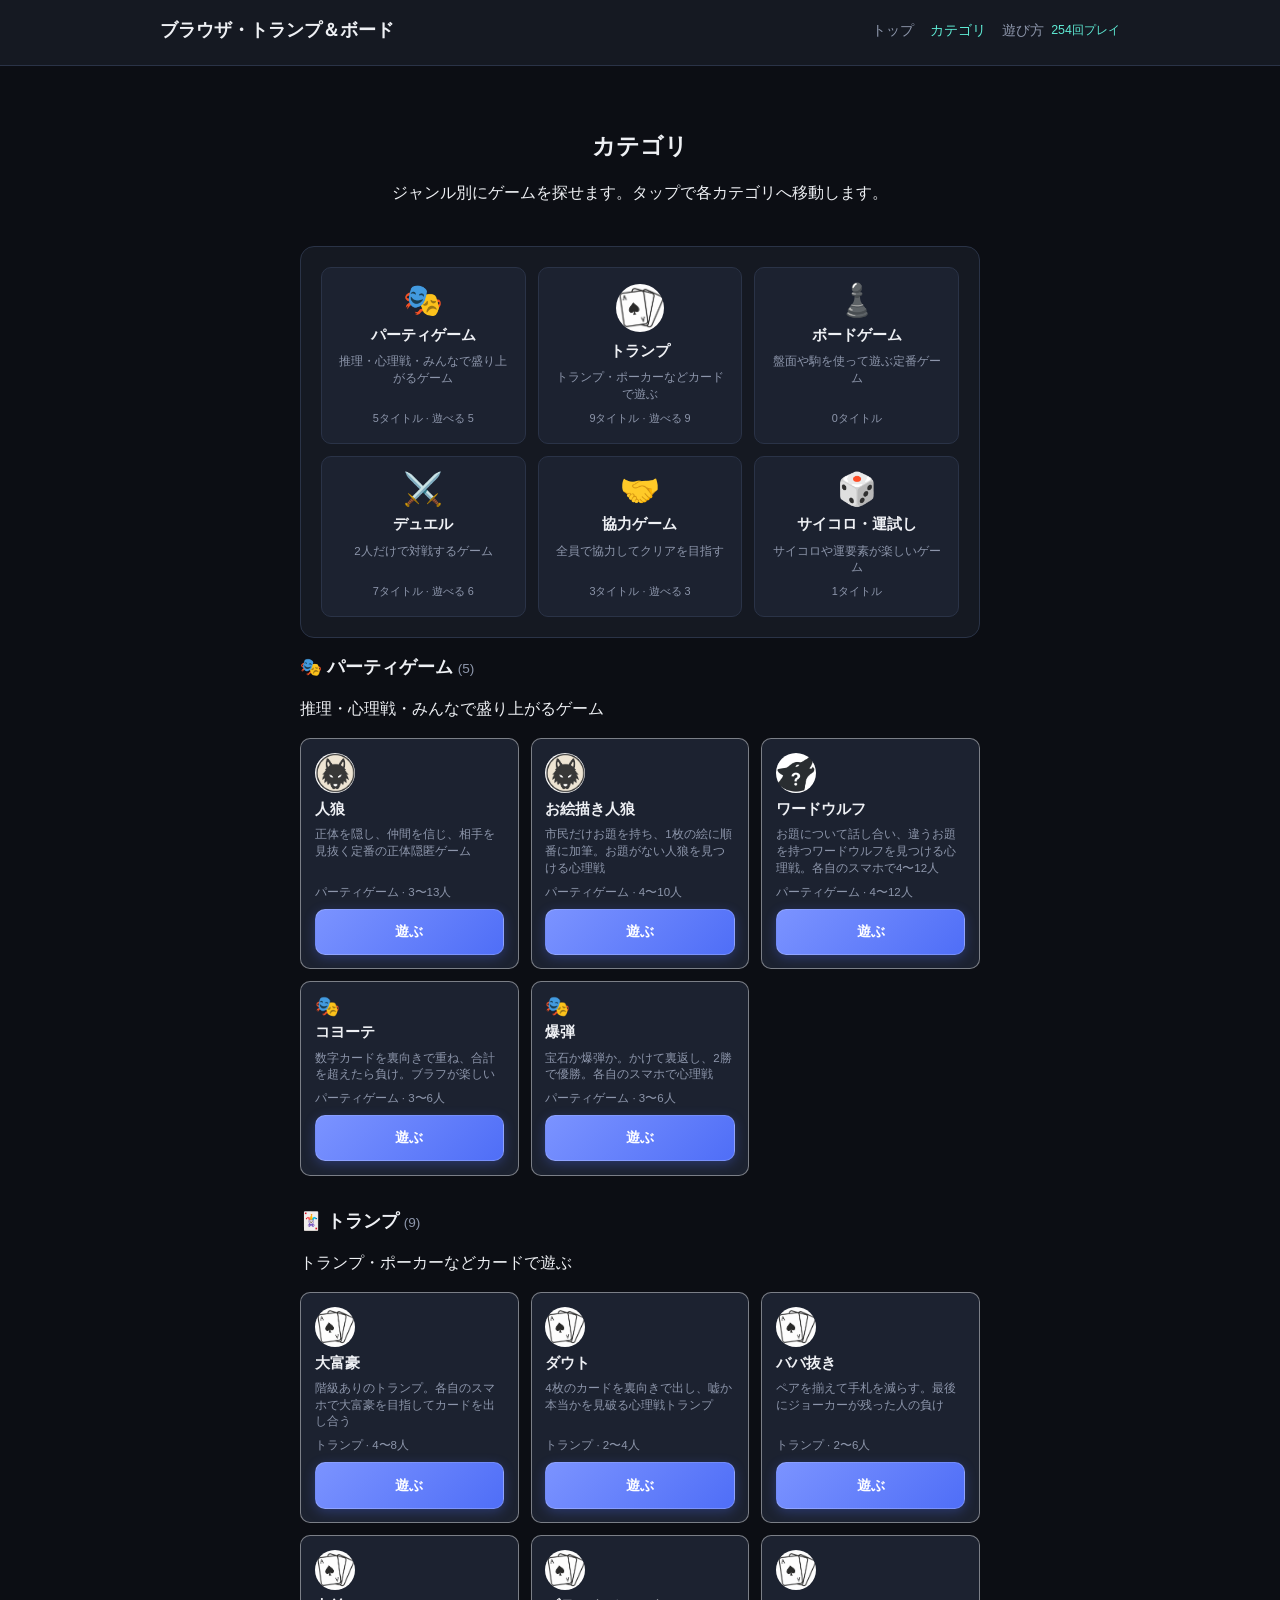
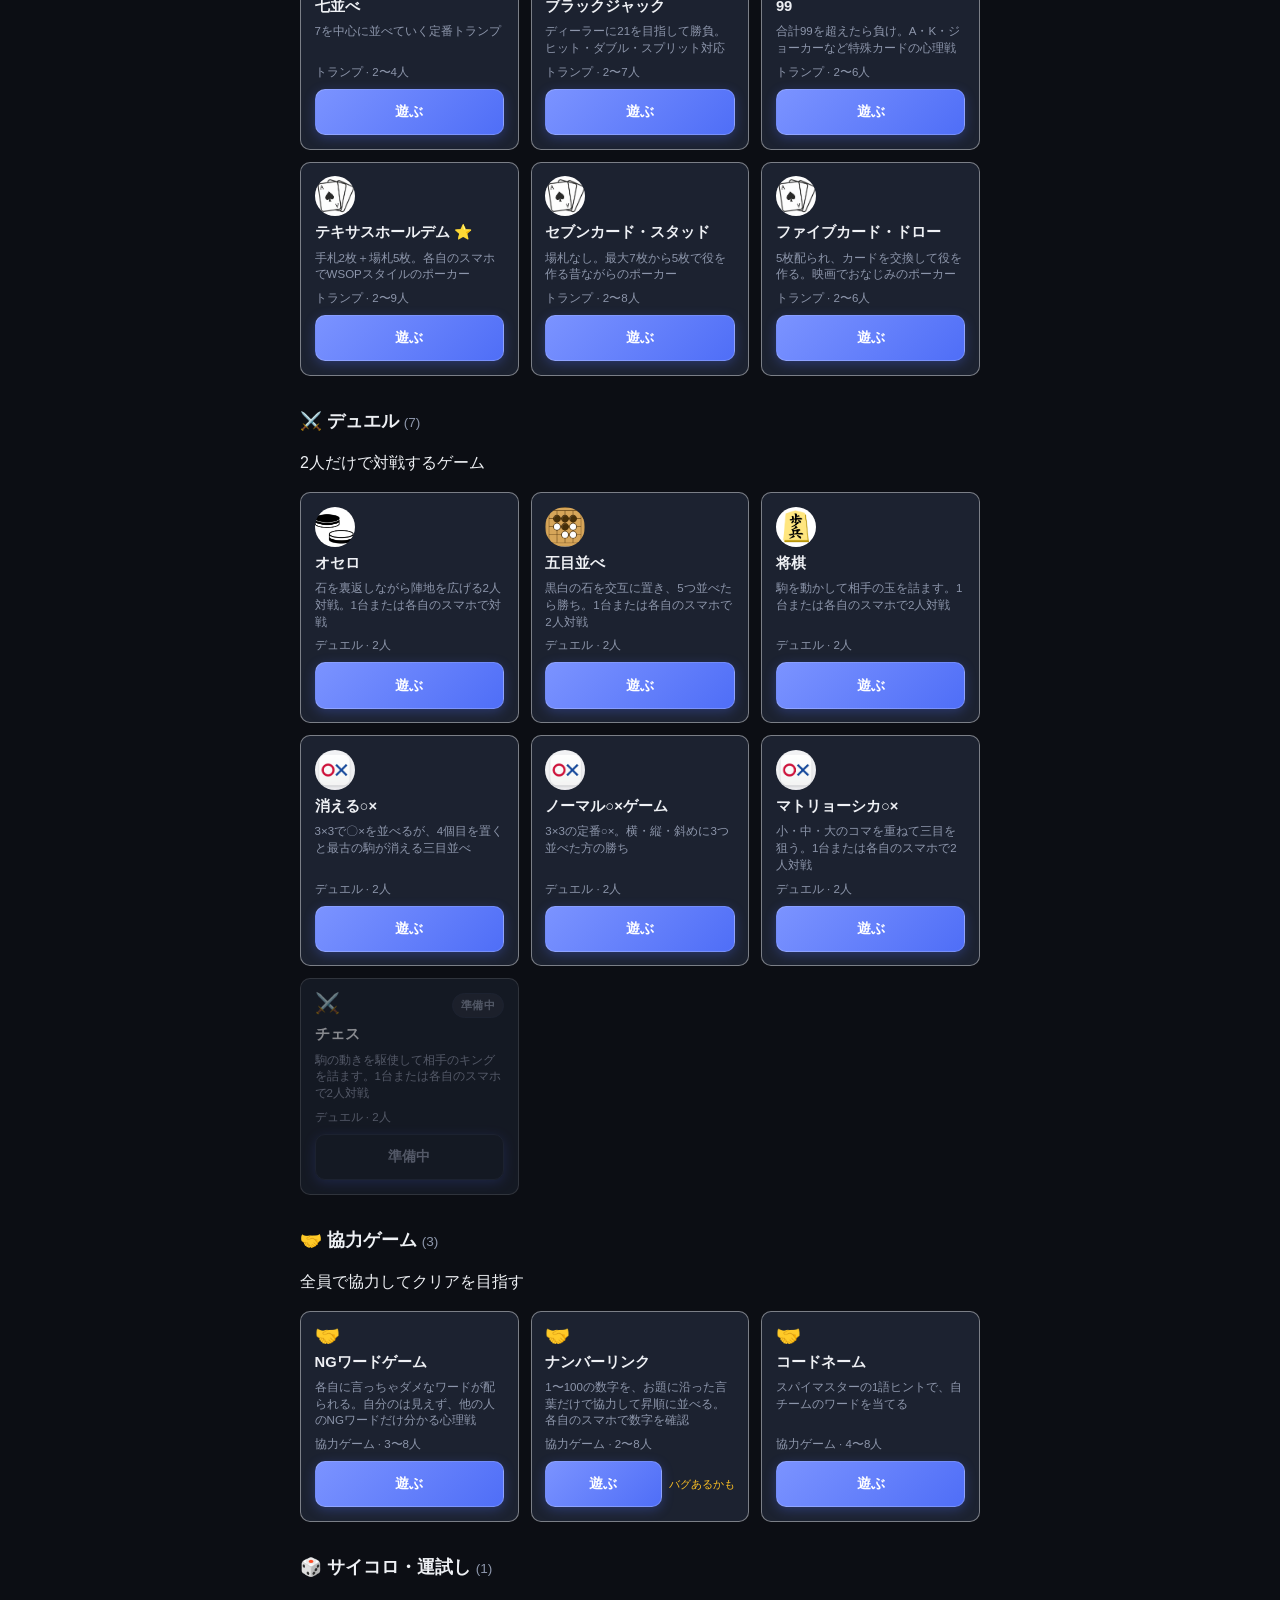
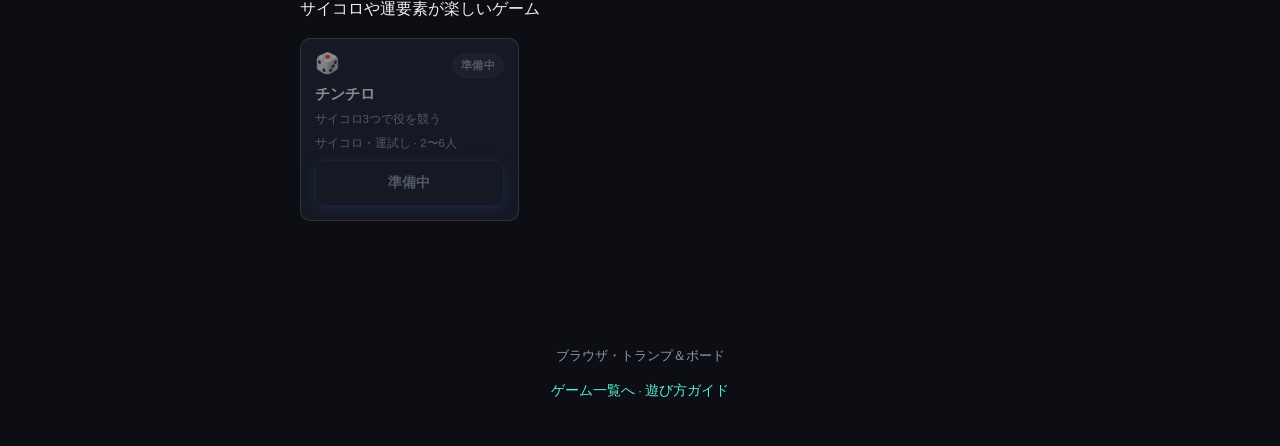
==== commit 3a753250: "feat: オンライン対戦を全23タイトルで開放し、掲示板とスタンプを追加 ## オンライン開放  「離れた場所で遊ぶ」は未実装だと思われていたが、実際には各自のスマホ モードと同じコードで動いていた" ====
--- a/categories.html
+++ b/categories.html
@@ -36,7 +36,7 @@
   <script src="js/ensure-utils.js?v=20260713-revert3"></script>
   <script src="js/stats-boot.js"></script>
   <script src="js/stats.js"></script>
-  <script src="js/game-registry.js?v=20260715-dwkana"></script>
+  <script src="js/game-registry.js?v=20260818-online"></script>
   <script src="js/games-catalog.js?v=20260713-duel-rename"></script>
   <script>
     (function () {
--- a/css/style.css
+++ b/css/style.css
@@ -5033,3 +5033,137 @@
 .ito-play-card-label {
   font-weight: 700;
 }
+
+/* --- 掲示板 ------------------------------------------------------------- */
+
+.chat-panel {
+  position: fixed;
+  right: 0;
+  bottom: 0;
+  z-index: 60;
+  width: min(360px, 100vw);
+  display: flex;
+  flex-direction: column;
+  align-items: stretch;
+  font-size: 0.92rem;
+}
+
+.chat-toggle {
+  display: flex;
+  align-items: center;
+  justify-content: space-between;
+  gap: 0.5rem;
+  width: 100%;
+  padding: 0.6rem 0.9rem;
+  border: 1px solid var(--border);
+  border-bottom: none;
+  border-radius: var(--radius-sm) var(--radius-sm) 0 0;
+  background: var(--surface);
+  color: var(--text);
+  font-weight: 700;
+  cursor: pointer;
+}
+
+.chat-toggle:hover {
+  background: var(--surface-hover);
+}
+
+.chat-badge {
+  min-width: 1.5rem;
+  padding: 0.1rem 0.4rem;
+  border-radius: 999px;
+  background: var(--danger);
+  color: #fff;
+  font-size: 0.78rem;
+  text-align: center;
+}
+
+.chat-body {
+  display: flex;
+  flex-direction: column;
+  gap: 0.5rem;
+  padding: 0.65rem;
+  border: 1px solid var(--border);
+  border-bottom: none;
+  background: var(--surface);
+  box-shadow: var(--shadow);
+}
+
+.chat-log {
+  display: flex;
+  flex-direction: column;
+  gap: 0.35rem;
+  height: 40vh;
+  max-height: 320px;
+  overflow-y: auto;
+  padding-right: 0.2rem;
+}
+
+.chat-row {
+  display: flex;
+  gap: 0.45rem;
+  align-items: baseline;
+  padding: 0.3rem 0.5rem;
+  border-radius: var(--radius-sm);
+  background: var(--bg);
+  word-break: break-word;
+}
+
+.chat-row--mine {
+  background: var(--surface-hover);
+}
+
+.chat-row--stamp .chat-text {
+  font-size: 1.5rem;
+  line-height: 1.2;
+}
+
+.chat-name {
+  flex: 0 0 auto;
+  max-width: 6.5rem;
+  overflow: hidden;
+  text-overflow: ellipsis;
+  white-space: nowrap;
+  color: var(--text-dim);
+  font-size: 0.8rem;
+}
+
+.chat-text {
+  flex: 1 1 auto;
+}
+
+.chat-stamps {
+  display: flex;
+  flex-wrap: wrap;
+  gap: 0.25rem;
+}
+
+.chat-stamp {
+  padding: 0.25rem 0.4rem;
+  border: 1px solid var(--border);
+  border-radius: var(--radius-sm);
+  background: var(--bg);
+  font-size: 1.1rem;
+  line-height: 1;
+  cursor: pointer;
+}
+
+.chat-stamp:hover {
+  background: var(--surface-hover);
+}
+
+.chat-form {
+  display: flex;
+  gap: 0.4rem;
+}
+
+.chat-form input {
+  flex: 1 1 auto;
+  min-width: 0;
+}
+
+@media (max-width: 480px) {
+  .chat-log {
+    height: 32vh;
+  }
+}
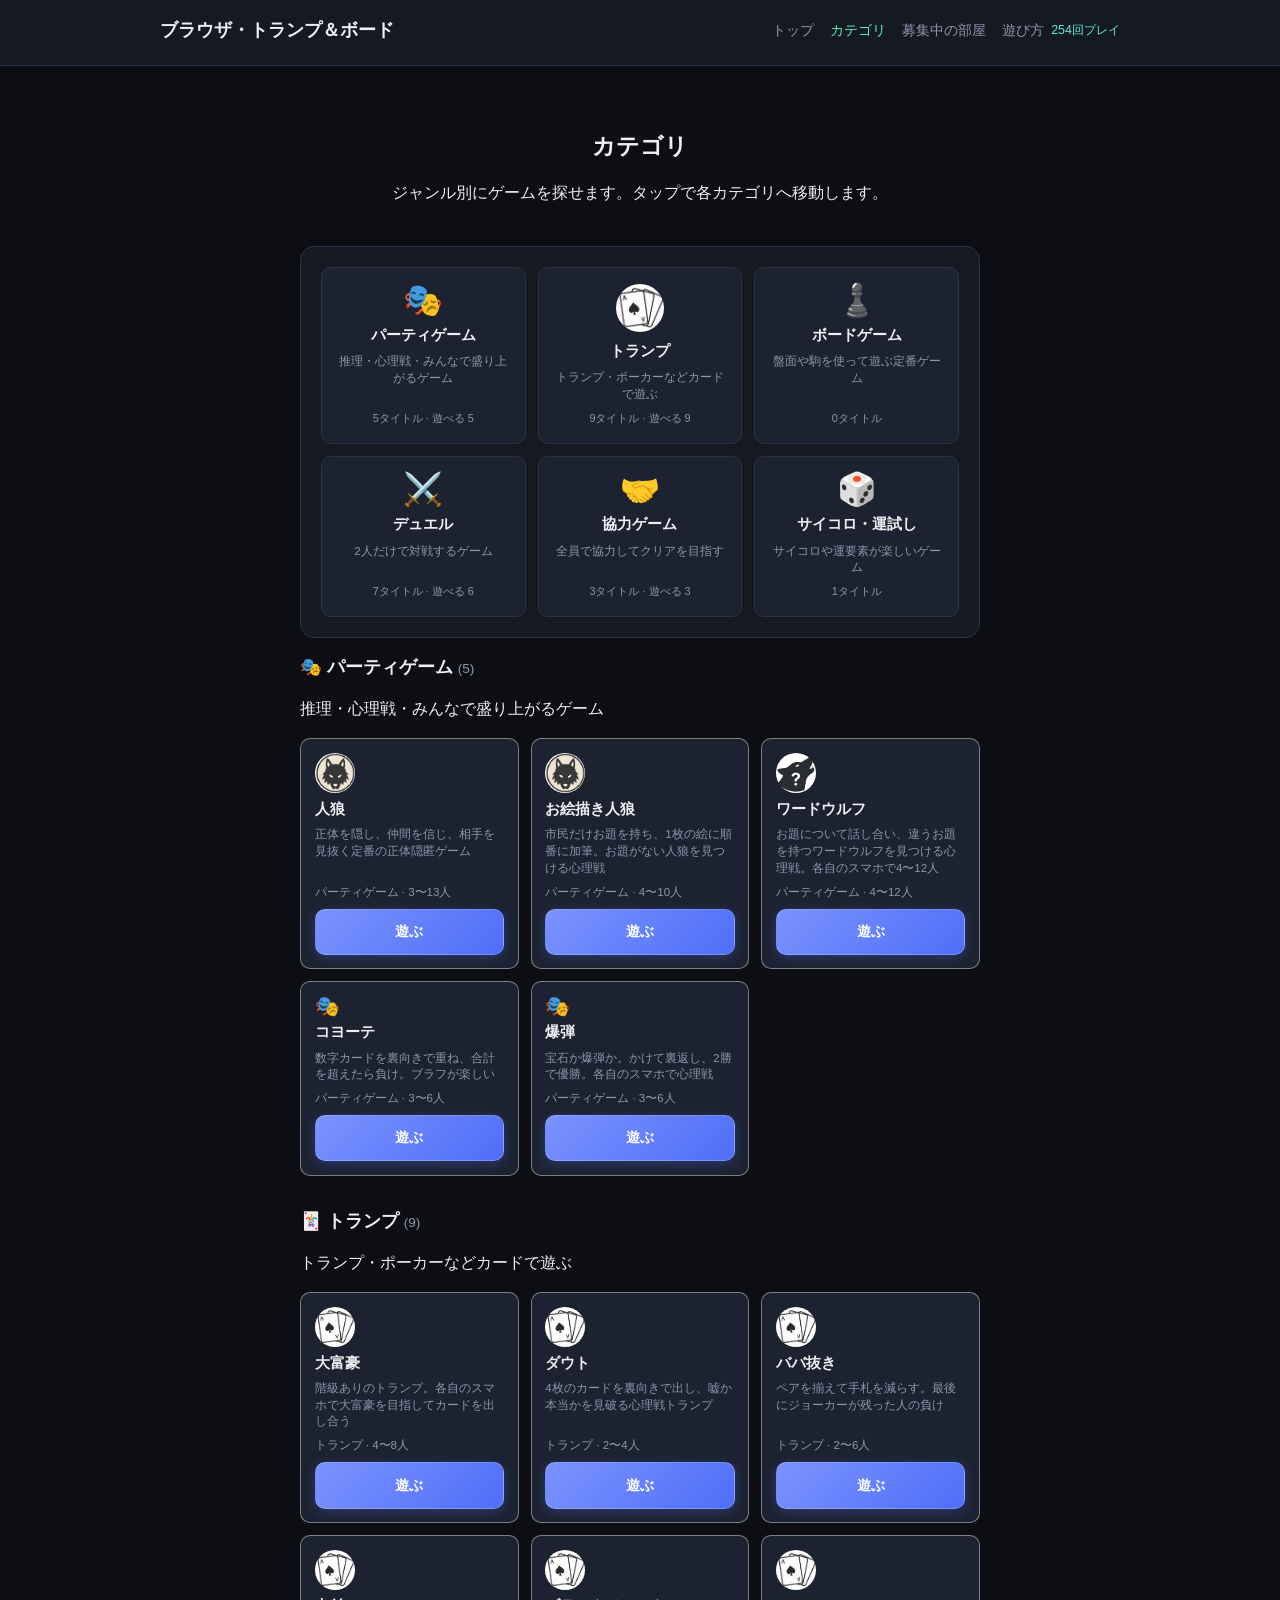
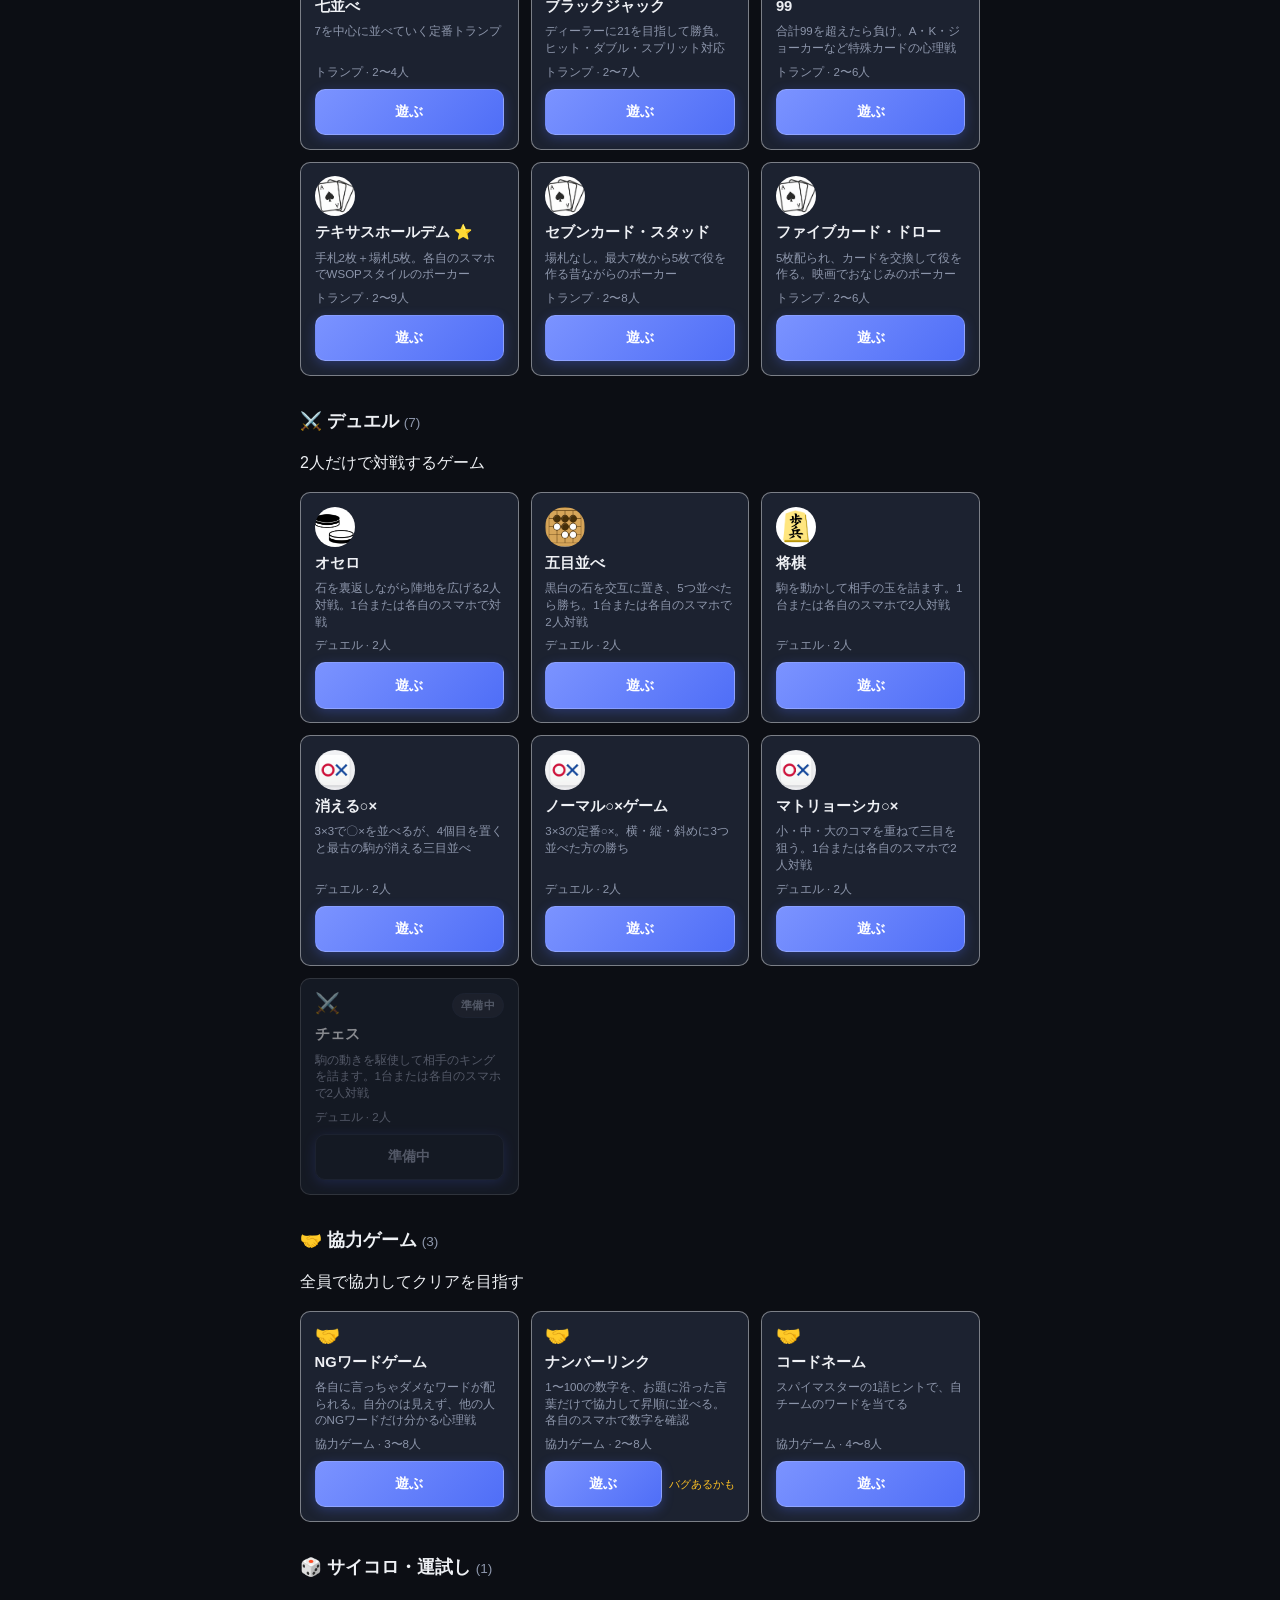
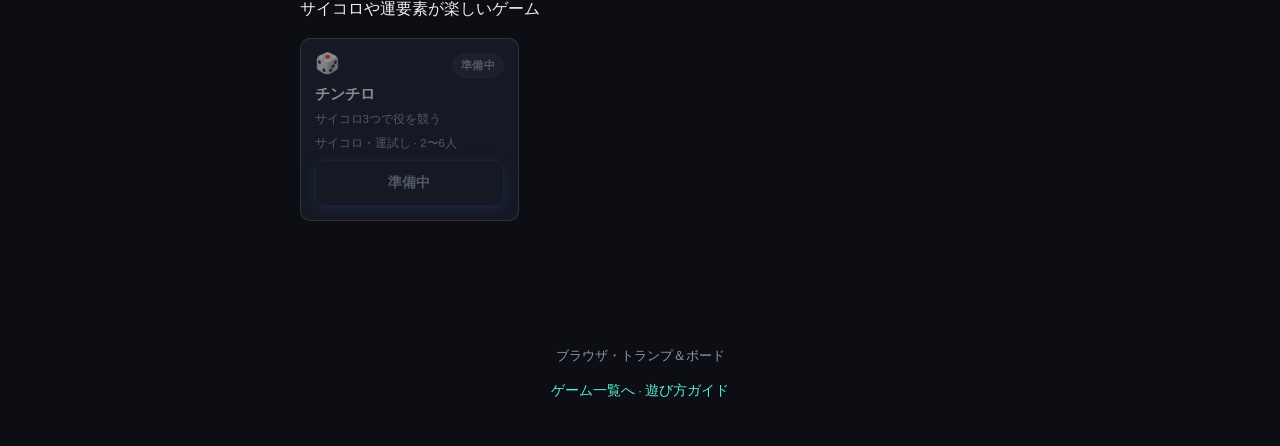
==== commit 991ea1a1: "feat: 募集中の部屋一覧を追加し、部屋の寿命管理とキックを入れる ## 募集中の部屋一覧  rooms.html と js/rooms-page.js を追加。オンラインで「公開して募集する」を " ====
--- a/categories.html
+++ b/categories.html
@@ -6,7 +6,7 @@
   <meta name="description" content="ボードゲーム・トランプ・協力ゲームなど、ジャンル別にブラウザで遊べるゲームを探せます。">
   <link rel="canonical" href="http://browser-trump-board.com/games/categories.html">
   <title>カテゴリ | ブラウザ・トランプ＆ボード</title>
-  <link rel="stylesheet" href="css/style.css">
+  <link rel="stylesheet" href="css/style.css?v=20260819-rooms">
 </head>
 <body>
 
@@ -16,6 +16,7 @@
       <nav class="site-nav">
         <a href="index.html">トップ</a>
         <a href="categories.html" class="is-current">カテゴリ</a>
+        <a href="rooms.html">募集中の部屋</a>
         <span class="site-nav-stat">
           <a href="guide.html">遊び方</a>
           <span id="sitePlayCount" class="site-play-count" aria-label="累計プレイ回数">…</span>
--- a/css/style.css
+++ b/css/style.css
@@ -5167,3 +5167,141 @@
     height: 32vh;
   }
 }
+
+/* --- 募集中の部屋 ------------------------------------------------------- */
+
+.page-title {
+  margin: 1.4rem 0 0.4rem;
+  font-size: 1.6rem;
+}
+
+.page-lead {
+  margin: 0 0 1.2rem;
+  color: var(--text-dim);
+  line-height: 1.7;
+}
+
+.rooms-bar {
+  display: flex;
+  flex-wrap: wrap;
+  align-items: center;
+  gap: 0.5rem;
+  margin-bottom: 1rem;
+  padding: 0.75rem;
+  border: 1px solid var(--border);
+  border-radius: var(--radius);
+  background: var(--surface);
+}
+
+.rooms-bar label {
+  flex: 0 0 auto;
+  color: var(--text-dim);
+  font-size: 0.9rem;
+}
+
+.rooms-bar input {
+  flex: 1 1 10rem;
+  min-width: 0;
+}
+
+.rooms-list {
+  display: flex;
+  flex-direction: column;
+  gap: 0.6rem;
+  margin: 0;
+  padding: 0;
+  list-style: none;
+}
+
+.room-card {
+  display: flex;
+  align-items: center;
+  justify-content: space-between;
+  gap: 0.75rem;
+  padding: 0.8rem 0.9rem;
+  border: 1px solid var(--border);
+  border-radius: var(--radius);
+  background: var(--surface);
+}
+
+.room-card-main {
+  display: flex;
+  flex-direction: column;
+  gap: 0.2rem;
+  min-width: 0;
+}
+
+.room-card-game {
+  font-weight: 700;
+}
+
+.room-card-meta {
+  color: var(--text-dim);
+  font-size: 0.85rem;
+}
+
+.room-card-code {
+  font-family: ui-monospace, SFMono-Regular, Menlo, monospace;
+  letter-spacing: 0.12em;
+}
+
+.room-card-join {
+  flex: 0 0 auto;
+}
+
+.room-card-join[disabled] {
+  opacity: 0.5;
+  cursor: not-allowed;
+}
+
+.rooms-empty {
+  padding: 1.5rem;
+  border: 1px dashed var(--border);
+  border-radius: var(--radius);
+  color: var(--text-dim);
+  text-align: center;
+  line-height: 1.8;
+}
+
+/* 公開して募集するの切り替え */
+.open-room-toggle {
+  display: flex;
+  align-items: flex-start;
+  gap: 0.55rem;
+  margin-top: 0.85rem;
+  padding: 0.6rem 0.7rem;
+  border: 1px solid var(--border);
+  border-radius: var(--radius-sm);
+  background: var(--bg);
+  cursor: pointer;
+}
+
+.open-room-toggle input {
+  flex: 0 0 auto;
+  margin-top: 0.15rem;
+}
+
+.open-room-toggle small {
+  display: block;
+  margin-top: 0.15rem;
+  color: var(--text-dim);
+  font-size: 0.8rem;
+  line-height: 1.6;
+}
+
+/* ホストのキック */
+.kick-btn {
+  margin-left: auto;
+  padding: 0.15rem 0.5rem;
+  border: 1px solid var(--border);
+  border-radius: var(--radius-sm);
+  background: transparent;
+  color: var(--text-dim);
+  font-size: 0.78rem;
+  cursor: pointer;
+}
+
+.kick-btn:hover {
+  border-color: var(--danger);
+  color: var(--danger);
+}
